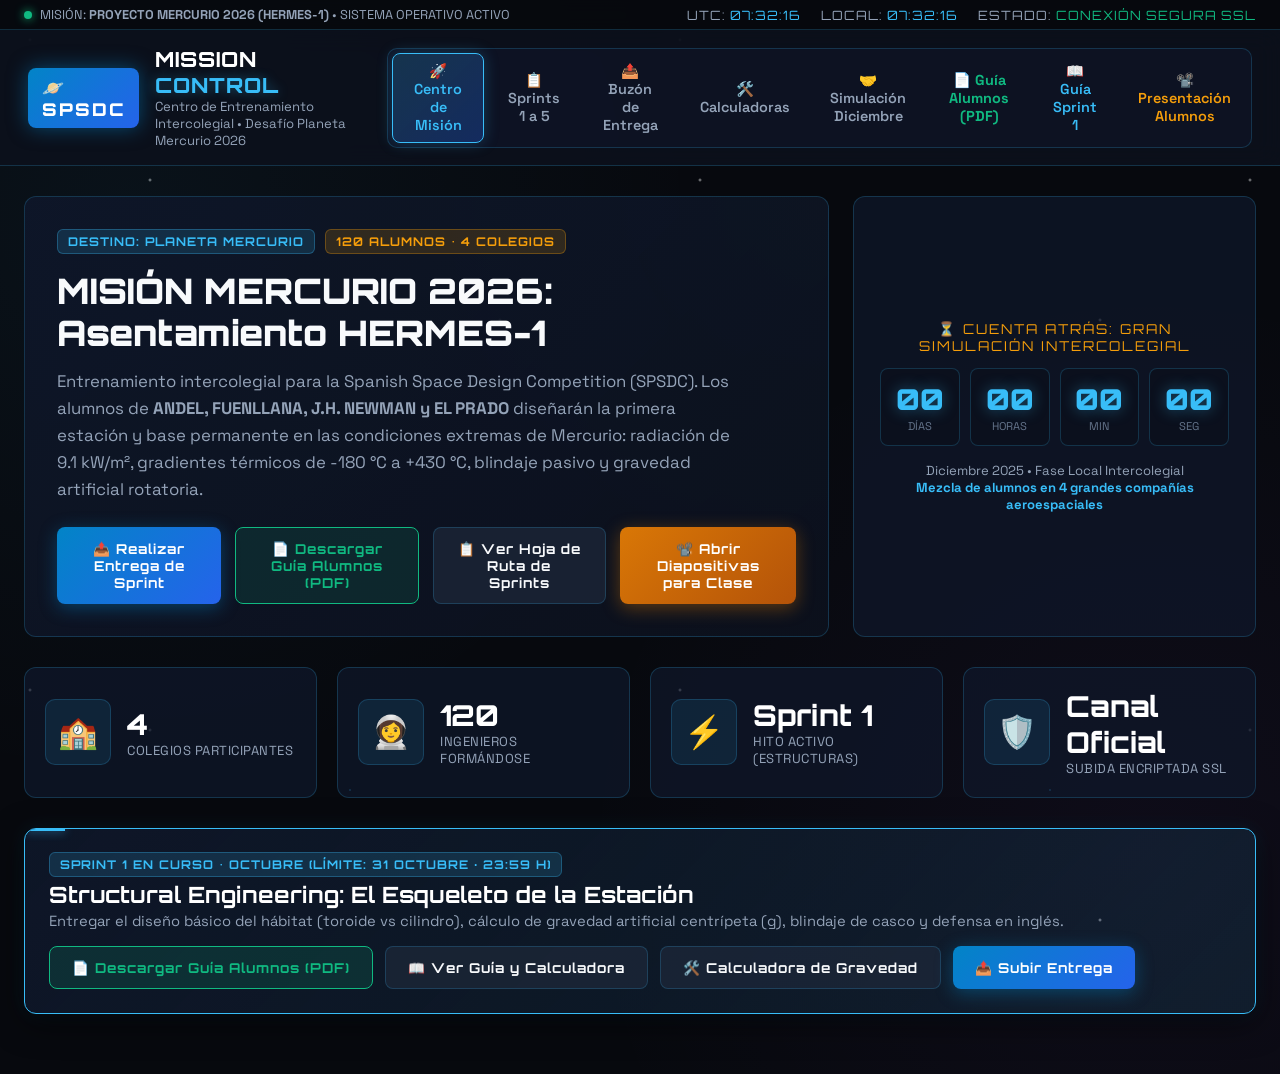
==== index.html @ 185746b9 "Implementar diagnostico interactivo de viabilidad medica y fisica en las calculadoras de gravedad" ====
<!DOCTYPE html>
<html lang="es">
<head>
  <meta charset="UTF-8">
  <meta name="viewport" content="width=device-width, initial-scale=1.0">
  <title>SPSDC MISSION CONTROL | Alianza 4 Colegios 2026</title>
  
  <!-- Tipografía Aeroespacial Google Fonts -->
  <link rel="preconnect" href="https://fonts.googleapis.com">
  <link rel="preconnect" href="https://fonts.gstatic.com" crossorigin>
  <link href="https://fonts.googleapis.com/css2?family=Orbitron:wght@600;700;800;900&family=Space+Grotesk:wght@400;500;600;700&display=swap" rel="stylesheet">
  
  <!-- Estilos propios -->
  <link rel="stylesheet" href="styles/main.css?v=3">
  <style>
    @keyframes spinStation {
      from { transform: rotate(0deg); }
      to { transform: rotate(360deg); }
    }
  </style>
</head>
<body>

  <!-- 1. BARRA SUPERIOR DE TELEMETRÍA Y ESTADO -->
  <div class="top-status-bar">
    <div class="status-indicator">
      <div class="pulse-dot"></div>
      <span>MISIÓN: <strong>PROYECTO MERCURIO 2026 (HERMES-1)</strong> • SISTEMA OPERATIVO ACTIVO</span>
    </div>
    <div class="clock-group">
      <div class="clock-item">UTC: <span id="utcClock">00:00:00</span></div>
      <div class="clock-item">LOCAL: <span id="localClock">00:00:00</span></div>
      <div class="clock-item">ESTADO: <span style="color:var(--emerald-safe);">CONEXIÓN SEGURA SSL</span></div>
    </div>
  </div>

  <!-- 2. CABECERA PRINCIPAL Y MENÚ DE NAVEGACIÓN -->
  <header class="mission-header">
    <div class="brand-wrapper">
      <div class="logo-badge">🪐 SPSDC</div>
      <div class="brand-text">
        <h1>MISSION <span>CONTROL</span></h1>
        <p>Centro de Entrenamiento Intercolegial • Desafío Planeta Mercurio 2026</p>
      </div>
    </div>

    <nav class="mission-nav">
      <button class="nav-tab active" data-view="dashboard">🚀 Centro de Misión</button>
      <button class="nav-tab" data-view="sprints">📋 Sprints 1 a 5</button>
      <button class="nav-tab" data-view="submissions">📤 Buzón de Entrega</button>
      <button class="nav-tab" data-view="calculators">🛠️ Calculadoras</button>
      <button class="nav-tab" data-view="december">🤝 Simulación Diciembre</button>
      <button class="nav-tab" style="color:var(--emerald-safe); font-weight:700; border-color:var(--emerald-safe);" onclick="window.open('GUIA_FACIL_SPRINT_01_ALUMNOS.pdf', '_blank')">📄 Guía Alumnos (PDF)</button>
      <button class="nav-tab" style="color:var(--cyan-core);" onclick="window.open('GUIA_ESTUDIANTE_SPRINT_01.html', '_blank')">📖 Guía Sprint 1</button>
      <button class="nav-tab" style="color:var(--amber-alert);" onclick="window.open('Presentacion_Lanzamiento_Operacion_Orbita.html', '_blank')">📽️ Presentación Alumnos</button>
    </nav>
  </header>

  <!-- 3. CONTENEDOR PRINCIPAL DE LAS VISTAS -->
  <main class="app-container">

    <!-- VISTA 1: DASHBOARD / CENTRO DE MISIÓN -->
    <section id="dashboard" class="view-section active">
      <div class="hero-grid">
        <div class="hero-main">
          <div>
            <div class="hero-badge-row">
              <span class="pill-badge">DESTINO: PLANETA MERCURIO</span>
              <span class="pill-badge amber">120 ALUMNOS • 4 COLEGIOS</span>
            </div>
            <h2>MISIÓN MERCURIO 2026:<br>Asentamiento <span>HERMES-1</span></h2>
            <p>
              Entrenamiento intercolegial para la Spanish Space Design Competition (SPSDC). Los alumnos de <strong>ANDEL, FUENLLANA, J.H. NEWMAN y EL PRADO</strong> diseñarán la primera estación y base permanente en las condiciones extremas de Mercurio: radiación de 9.1 kW/m², gradientes térmicos de -180 °C a +430 °C, blindaje pasivo y gravedad artificial rotatoria.
            </p>
          </div>
          <div class="hero-cta-row">
            <button class="btn-hud btn-hud-primary" onclick="navigateTo('submissions')">
              📤 Realizar Entrega de Sprint
            </button>
            <button class="btn-hud btn-hud-secondary" onclick="window.open('GUIA_FACIL_SPRINT_01_ALUMNOS.pdf', '_blank')" style="border-color:var(--emerald-safe); color:var(--emerald-safe); font-weight:700; background:rgba(16,185,129,0.12);">
              📄 Descargar Guía Alumnos (PDF)
            </button>
            <button class="btn-hud btn-hud-secondary" onclick="navigateTo('sprints')">
              📋 Ver Hoja de Ruta de Sprints
            </button>
            <button class="btn-hud btn-hud-amber" onclick="window.open('Presentacion_Lanzamiento_Operacion_Orbita.html', '_blank')">
              📽️ Abrir Diapositivas para Clase
            </button>
          </div>
        </div>

        <!-- Panel de Cuenta Atrás a Diciembre -->
        <div class="countdown-panel">
          <div class="cd-header">⏳ CUENTA ATRÁS: GRAN SIMULACIÓN INTERCOLEGIAL</div>
          <div class="cd-grid">
            <div class="cd-box">
              <div class="cd-num" id="cdDays">00</div>
              <div class="cd-label">Días</div>
            </div>
            <div class="cd-box">
              <div class="cd-num" id="cdHours">00</div>
              <div class="cd-label">Horas</div>
            </div>
            <div class="cd-box">
              <div class="cd-num" id="cdMinutes">00</div>
              <div class="cd-label">Min</div>
            </div>
            <div class="cd-box">
              <div class="cd-num" id="cdSeconds">00</div>
              <div class="cd-label">Seg</div>
            </div>
          </div>
          <div class="cd-subtext">
            Diciembre 2025 • Fase Local Intercolegial<br>
            <strong style="color:var(--cyan-core);">Mezcla de alumnos en 4 grandes compañías aeroespaciales</strong>
          </div>
        </div>
      </div>

      <!-- Métricas de Misión -->
      <div class="stats-strip">
        <div class="stat-card">
          <div class="stat-icon">🏫</div>
          <div>
            <div class="stat-val">4</div>
            <div class="stat-desc">Colegios Participantes</div>
          </div>
        </div>
        <div class="stat-card">
          <div class="stat-icon">👩‍🚀</div>
          <div>
            <div class="stat-val">120</div>
            <div class="stat-desc">Ingenieros Formándose</div>
          </div>
        </div>
        <div class="stat-card">
          <div class="stat-icon">⚡</div>
          <div>
            <div class="stat-val">Sprint 1</div>
            <div class="stat-desc">Hito Activo (Estructuras)</div>
          </div>
        </div>
        <div class="stat-card">
          <div class="stat-icon">🛡️</div>
          <div>
            <div class="stat-val">Canal Oficial</div>
            <div class="stat-desc">Subida Encriptada SSL</div>
          </div>
        </div>
      </div>

      <!-- Banner de Sprint Activo -->
      <div class="hud-panel" style="background: linear-gradient(135deg, rgba(15,23,42,0.9), rgba(56,189,248,0.1)); border-color: var(--cyan-core);">
        <div style="display:flex; justify-content:space-between; align-items:center; flex-wrap:wrap; gap:16px;">
          <div>
            <span class="pill-badge">SPRINT 1 EN CURSO • OCTUBRE (LÍMITE: 31 OCTUBRE · 23:59 H)</span>
            <h3 style="font-family:var(--font-hud); font-size:1.4rem; color:#fff; margin-top:6px;">
              Structural Engineering: El Esqueleto de la Estación
            </h3>
            <p style="color:var(--text-secondary); font-size:0.92rem; margin-top:4px;">
              Entregar el diseño básico del hábitat (toroide vs cilindro), cálculo de gravedad artificial centrípeta (g), blindaje de casco y defensa en inglés.
            </p>
          </div>
          <div style="display:flex; gap:12px; flex-wrap:wrap;">
            <button class="btn-hud btn-hud-secondary" onclick="window.open('GUIA_FACIL_SPRINT_01_ALUMNOS.pdf', '_blank')" style="border-color:var(--emerald-safe); color:var(--emerald-safe); font-weight:700; background:rgba(16,185,129,0.15);">
              📄 Descargar Guía Alumnos (PDF)
            </button>
            <button class="btn-hud btn-hud-secondary" onclick="window.open('GUIA_ESTUDIANTE_SPRINT_01.html', '_blank')">
              📖 Ver Guía y Calculadora
            </button>
            <button class="btn-hud btn-hud-secondary" onclick="navigateTo('calculators')">
              🛠️ Calculadora de Gravedad
            </button>
            <button class="btn-hud btn-hud-primary" onclick="prepareSubmissionFor(1)">
              📤 Subir Entrega
            </button>
          </div>
        </div>
      </div>
    </section>

    <!-- VISTA 2: SPRINTS Y BRIEFINGS TÉCNICOS -->
    <section id="sprints" class="view-section">
      <!-- PASARELA DE ACCESO POR CLAVE DE ALUMNO (GATE SPRINTS) -->
      <div id="sprintsGatePanel" class="hud-panel jury-gate">
        <div style="font-size:3rem; margin-bottom:12px;">🔑</div>
        <h3 style="font-family:var(--font-hud); font-size:1.4rem; color:#fff; margin-bottom:8px;">
          Acceso al Área de Sprints y Pliegos Técnicos
        </h3>
        <p style="color:var(--text-secondary); font-size:0.9rem; margin-bottom:20px; max-width:500px; margin-left:auto; margin-right:auto;">
          Para consultar los briefings de misión, pliegos oficiales (RFP) y requisitos de cada sprint, introduce tu clave personal de alumno participante.
        </p>
        <div class="form-group" style="max-width:320px; margin:0 auto 16px auto;">
          <input type="text" id="sprintsStudentKeyInput" class="form-control" style="text-align:center; font-family:var(--font-hud); font-size:1.15rem; letter-spacing:2px; text-transform:uppercase;" placeholder="Introduce tu clave personal" autocomplete="off" onkeyup="if(event.key==='Enter') loginStudentFromSprints()">
        </div>
        <button class="btn-hud btn-hud-primary" style="width:100%; max-width:320px; margin:0 auto; justify-content:center;" onclick="loginStudentFromSprints()">
          🚀 Validar Clave y Ver Sprints
        </button>
        <div style="font-size:0.8rem; color:var(--text-muted); margin-top:16px;">
          ¿No tienes clave? Pídesela al profesor coordinador de tu colegio.
        </div>
      </div>

      <!-- CONTENIDO DE SPRINTS (VISIBLE TRAS IDENTIFICACIÓN) -->
      <div id="sprintsMainContent" style="display:none;">
        <div id="sprintsActiveBanner" class="hud-panel" style="margin-bottom:20px; background:rgba(6,182,212,0.08); border-color:var(--cyan-core); display:flex; justify-content:space-between; align-items:center; flex-wrap:wrap; gap:12px;">
          <div style="display:flex; align-items:center; gap:14px;">
            <div style="font-size:2rem;">👨‍🚀</div>
            <div>
              <div style="font-size:0.75rem; color:var(--cyan-core); font-weight:700; letter-spacing:1px;">INGENIERO PARTICIPANTE ACTIVO</div>
              <div style="font-size:1.15rem; color:#fff; font-weight:700;" id="bannerSprintsStudentName">Cargando...</div>
              <div style="font-size:0.82rem; color:var(--text-secondary);" id="bannerSprintsStudentInfo">...</div>
            </div>
          </div>
          <button type="button" class="btn-hud btn-hud-secondary" style="padding:6px 14px; font-size:0.75rem;" onclick="logoutStudent()">
            🔒 Cerrar Sesión / Salir
          </button>
        </div>

        <div class="section-header">
          <div class="section-tag">HOJA DE RUTA ACADÉMICA</div>
          <h2 class="section-title">Calendario de Sprints (Septiembre a Diciembre)</h2>
          <p class="section-subtitle">
            Los sprints se encuentran comprimidos para avanzar al ritmo del curso. Introduce la clave proporcionada por tu profesor en Google Classroom para desplegar el sprint activo y acceder al pliego técnico (RFP).
          </p>
        </div>

        <div class="sprints-grid" id="sprintsGrid">
          <!-- Renderizado dinámico desde app.js -->
        </div>
      </div>
    </section>

    <!-- VISTA 3: BUZÓN DE ENTREGA (UPLOAD BAY) -->
    <section id="submissions" class="view-section">
      <!-- PANEL DE VALIDACIÓN POR CLAVE DE ALUMNO (GATE) -->
      <div id="studentGatePanel" class="hud-panel jury-gate">
        <div style="font-size:3rem; margin-bottom:12px;">🔑</div>
        <h3 style="font-family:var(--font-hud); font-size:1.4rem; color:#fff; margin-bottom:8px;">
          Acceso al Buzón de Entrega de Proyectos
        </h3>
        <p style="color:var(--text-secondary); font-size:0.9rem; margin-bottom:20px; max-width:480px; margin-left:auto; margin-right:auto;">
          Para garantizar la autenticidad de las propuestas, introduce tu clave personal de alumno participante (asignada por tu profesor) para acceder al buzón.
        </p>
        <div class="form-group" style="max-width:320px; margin:0 auto 16px auto;">
          <input type="text" id="studentKeyInput" class="form-control" style="text-align:center; font-family:var(--font-hud); font-size:1.15rem; letter-spacing:2px; text-transform:uppercase;" placeholder="Introduce tu clave personal" autocomplete="off" onkeyup="if(event.key==='Enter') loginStudentWithKey()">
        </div>
        <button class="btn-hud btn-hud-primary" style="width:100%; max-width:320px; margin:0 auto; justify-content:center;" onclick="loginStudentWithKey()">
          🚀 Validar Clave y Entrar
        </button>
        <div style="font-size:0.8rem; color:var(--text-muted); margin-top:16px;">
          ¿No tienes clave? Pídesela al profesor coordinador de tu colegio.
        </div>
      </div>

      <!-- CONTENIDO PRINCIPAL DEL BUZÓN (DESBLOQUEADO TRAS CLAVE) -->
      <div id="submissionMainContent" style="display:none;">
        <div id="studentActiveBanner" class="hud-panel" style="margin-bottom:20px; background:rgba(6,182,212,0.08); border-color:var(--cyan-core); display:flex; justify-content:space-between; align-items:center; flex-wrap:wrap; gap:12px;">
          <div style="display:flex; align-items:center; gap:14px;">
            <div style="font-size:2rem;">👨‍🚀</div>
            <div>
              <div style="font-size:0.75rem; color:var(--cyan-core); font-weight:700; letter-spacing:1px;">INGENIERO PARTICIPANTE ACTIVO</div>
              <div style="font-size:1.15rem; color:#fff; font-weight:700;" id="bannerStudentName">Cargando...</div>
              <div style="font-size:0.82rem; color:var(--text-secondary);" id="bannerStudentInfo">...</div>
            </div>
          </div>
          <button type="button" class="btn-hud btn-hud-secondary" style="padding:6px 14px; font-size:0.75rem;" onclick="logoutStudent()">
            🔄 Cambiar Alumno
          </button>
        </div>

        <div class="section-header">
          <div class="section-tag">ENTREGA DE PROYECTOS</div>
          <h2 class="section-title">Buzón de Misión Multiformato</h2>
          <p class="section-subtitle">
            Sube tus archivos de ingeniería (PDF, PowerPoint, Excel, renders de Blender) o pega tu enlace interactivo de TinkerCAD y Google Slides.
          </p>
        </div>

        <div class="form-grid">
          <div class="hud-panel">
          <form id="submissionForm">
            <!-- SELECTOR DE MODALIDAD: INDIVIDUAL O EN EQUIPO -->
            <div class="form-group" style="margin-bottom: 22px;">
              <label class="form-label" style="color:var(--cyan-core); font-weight:700; font-size:0.85rem;">
                MODALIDAD DE LA ENTREGA *
              </label>
              <div class="modality-selector-group">
                <button type="button" class="btn-modality active" id="btnModalityGroup" onclick="setSubmissionModality('group')">
                  <span class="modality-icon">👥</span>
                  <div class="modality-text">
                    <strong>Entrega en Equipo / Grupo</strong>
                    <small>Trabajo colaborativo (2 a 5 alumnos)</small>
                  </div>
                </button>
                <button type="button" class="btn-modality" id="btnModalityIndividual" onclick="setSubmissionModality('individual')">
                  <span class="modality-icon">👤</span>
                  <div class="modality-text">
                    <strong>Entrega Individual</strong>
                    <small>Trabajo de un único estudiante</small>
                  </div>
                </button>
              </div>
              <input type="hidden" id="subModality" value="group">
            </div>

            <div class="form-row-2">
              <div class="form-group">
                <label class="form-label" for="subSchool">Colegio de Origen</label>
                <select id="subSchool" class="form-control" required>
                  <option value="col1">ANDEL</option>
                  <option value="col2">FUENLLANA</option>
                  <option value="col3">J.H. NEWMAN</option>
                  <option value="col4">EL PRADO</option>
                </select>
              </div>

              <div class="form-group">
                <label class="form-label" for="subSprint">Sprint a Entregar</label>
                <select id="subSprint" class="form-control" required onchange="handleSprintSelectionChange()">
                  <option value="1">Sprint 1: Structural Engineering (El Esqueleto · Mercurio)</option>
                  <option value="2">Sprint 2: Operations & Infrastructure (Los Órganos · Mercurio)</option>
                  <option value="3">Sprint 3: Human Factors & Safety (La Vida · Mercurio)</option>
                  <option value="4">Sprint 4: Automation, Robotics & Mining (El Negocio)</option>
                  <option value="5">Sprint 5: Gran Simulación Final (4 Compañías)</option>
                </select>
              </div>
            </div>

            <!-- SELECTOR ESPECÍFICO DEL ENTREGABLE RFP -->
            <div class="form-group" style="margin-bottom: 20px;">
              <label class="form-label" for="subDeliverableType" style="color:var(--amber-alert); font-weight:700;">
                Entregable Específico del RFP *
              </label>
              <select id="subDeliverableType" class="form-control" required>
                <!-- Se actualiza dinámicamente -->
              </select>
              <small id="deliverableHint" style="display:block; margin-top:5px; font-size:0.8rem; color:var(--text-muted);">
                Selecciona si entregas la parte individual (Física o Materiales) o la propuesta grupal del colegio.
              </small>
            </div>

            <div class="form-row-2">
              <div class="form-group">
                <label class="form-label" for="subDept">Departamento de Especialidad</label>
                <select id="subDept" class="form-control" required>
                  <option value="structural">Structural Engineering</option>
                  <option value="operations">Operations & Infrastructure</option>
                  <option value="human_factors">Human Factors & Safety</option>
                  <option value="automation">Automation & Robotics</option>
                  <option value="business">Business & Cost</option>
                </select>
              </div>

              <div class="form-group" id="fieldTeamOrTitle">
                <label class="form-label" for="subTeamName" id="labelTeamName">Nombre del Equipo / Grupo *</label>
                <input type="text" id="subTeamName" class="form-control" placeholder="Ej: Equipo Aurora - Escuadrón Apolo" required>
              </div>
            </div>

            <div class="form-group" id="fieldAuthorsOrGrade">
              <label class="form-label" for="subAuthors" id="labelAuthors">Nombres y Apellidos de los Integrantes *</label>
              <input type="text" id="subAuthors" class="form-control" placeholder="Ej: Lucía Gómez (Líder), David Romero, Carlos Vega..." required>
              <small id="authorsHint" style="display:block; margin-top:5px; font-size:0.8rem; color:var(--text-muted);">
                Indica todos los miembros del equipo que firman el trabajo.
              </small>
            </div>

            <!-- Drag and drop zone -->
            <div class="form-group">
              <label class="form-label">Archivos del Proyecto (PDF, PPTX, XLSX, Vídeo .MP4/.MOV, Renders .PNG/.JPG, 3D .STL)</label>
              <div class="drop-zone" id="dropZone">
                <div class="drop-zone-icon">📁</div>
                <div style="font-family:var(--font-hud); font-size:0.95rem; color:#fff; margin-bottom:4px;">
                  Arrastra y suelta aquí tus archivos o haz clic para examinar
                </div>
                <div style="font-size:0.8rem; color:var(--text-muted);">
                  Formatos: PDF (.pdf), Diapositivas (.pptx), Vídeo (.mp4, .mov, .webm), Excel (.xlsx), Renders (.png, .jpg), 3D (.stl, .obj)
                </div>
                <input type="file" id="fileUploadInput" multiple style="display:none;" accept=".pdf,.pptx,.ppt,.xlsx,.xls,.png,.jpg,.jpeg,.stl,.obj,.zip,.mp4,.mov,.webm">
              </div>
              <div id="selectedFilesList"></div>
            </div>

            <div class="form-group">
              <label class="form-label" for="subExternalLink">Enlace a Vídeo en Inglés (YouTube / Loom / Drive), Maqueta 3D o Presentación</label>
              <input type="url" id="subExternalLink" class="form-control" placeholder="https://www.loom.com/share/... o https://youtube.com/... o https://drive.google.com/...">
              <small style="display:block; margin-top:4px; font-size:0.78rem; color:var(--cyan-core);">
                💡 Recomendado para el vídeo IND-1C: Si tu vídeo de cuerpo entero supera los 15-20 MB, puedes subirlo a Loom, Drive o YouTube y pegar aquí el enlace.
              </small>
            </div>

            <div class="form-group">
              <label class="form-label" for="subNotes">Resumen Ejecutivo / Decisiones Clave de Diseño</label>
              <textarea id="subNotes" class="form-control" rows="3" placeholder="Explica brevemente tu solución: dimensiones, masa estimada, por qué elegisteis esa geometría, etc."></textarea>
            </div>

            <button type="submit" class="btn-hud btn-hud-primary" style="width:100%; justify-content:center; padding:14px;">
              🚀 Enviar Entrega al Cuartel General
            </button>
          </form>
        </div>

        <!-- Columna lateral: Información de Google Drive -->
        <div>
          <div class="hud-panel">
            <h3 style="font-family:var(--font-hud); font-size:1.15rem; color:#fff; margin-bottom:12px;">
              📋 Pautas para tu Entrega
            </h3>
            <p style="font-size:0.88rem; color:var(--text-secondary); line-height:1.5;">
              Asegúrate de revisar estos puntos antes de pulsar el botón de envío:
            </p>
            <div style="font-size:0.84rem; color:var(--text-secondary); display:flex; flex-direction:column; gap:8px; margin-top:10px;">
              <div>• <strong>Vídeo en Inglés (IND-1C):</strong> 1-2 min, <em>cuerpo completo (de pie)</em>, buena iluminación y dicción clara.</div>
              <div>• <strong>Formatos aceptados:</strong> Presentaciones en PowerPoint (.pptx) o PDF, hojas de cálculo (.xlsx), vídeos (.mp4/.mov), renders y 3D (.stl).</div>
              <div>• <strong>Enlaces interactivos:</strong> Si usáis Loom, TinkerCAD o Google Slides, comprobad que el enlace tenga permiso de lectura público.</div>
              <div>• <strong>Resumen técnico:</strong> Justificad brevemente en las notas las fórmulas y decisiones de diseño tomadas.</div>
            </div>
          </div>

          <div class="hud-panel" style="margin-top:20px;">
            <h3 style="font-family:var(--font-hud); font-size:1.15rem; color:#fff; margin-bottom:12px;">
              ⚖️ Rúbrica de Corrección
            </h3>
            <div style="font-size:0.85rem; color:var(--text-secondary); display:flex; flex-direction:column; gap:8px;">
              <div><strong>1. Rigor Técnico (25%):</strong> Cálculos de física, fórmulas correctas y dimensionamiento.</div>
              <div><strong>2. Viabilidad y RFP (25%):</strong> Responde al pliego oficial sin violar leyes físicas.</div>
              <div><strong>3. Innovación (25%):</strong> Soluciones ingeniosas de diseño y materiales.</div>
              <div><strong>4. Presentación (25%):</strong> Planos limpios, renders 3D acotados y claridad.</div>
            </div>
          </div>
        </div>
      </div>

      <!-- EXPEDIENTE DE ENTREGAS REALIZADAS POR EL ALUMNO -->
      <div class="hud-panel" style="margin-top: 32px; border-left: 4px solid var(--cyan-core);">
        <div style="display:flex; justify-content:space-between; align-items:center; flex-wrap:wrap; gap:12px; margin-bottom:16px;">
          <div>
            <span class="section-tag">EXPEDIENTE DEL INGENIERO</span>
            <h3 style="font-family:var(--font-hud); font-size:1.3rem; color:#fff; margin-top:4px;">
              📦 Mis Entregas de Misión Realizadas
            </h3>
            <p style="font-size:0.85rem; color:var(--text-secondary); margin:4px 0 0 0;">
              Historial de todos tus envíos registrados, archivos entregados, estado de corrección y feedback del jurado.
            </p>
          </div>
          <button type="button" class="btn-hud btn-hud-secondary" style="padding:6px 14px; font-size:0.8rem;" onclick="renderStudentSubmissionsHistory()">
            🔄 Actualizar Expediente
          </button>
        </div>

        <div id="studentSubmissionsHistory">
          <!-- Renderizado dinámico desde app.js -->
        </div>
      </div>

      </div><!-- /#submissionMainContent -->
    </section>

    <!-- VISTA 4: CALCULADORAS AEROESPACIALES -->
    <section id="calculators" class="view-section">
      <div class="section-header">
        <div class="section-tag">HERRAMIENTAS DE INGENIERÍA</div>
        <h2 class="section-title">Calculadoras de Diseño Espacial</h2>
        <p class="section-subtitle">
          Verifica tus cálculos de física rotatoria (gravedad y límite de mareo Coriolis) y consumos del sistema de soporte vital (ECLSS).
        </p>
      </div>

      <div class="calc-grid">
        <!-- 1. Calculadora de Gravedad Artificial -->
        <div class="hud-panel">
          <h3 style="font-family:var(--font-hud); font-size:1.25rem; color:#fff; margin-bottom:14px;">
            🪐 Aceleración Centrípeta / Gravedad (<em>a = &omega;<sup>2</sup> &middot; r</em> en m/s²)
          </h3>

          <div class="form-group">
            <div style="display:flex; justify-content:space-between; margin-bottom:4px;">
              <label class="form-label" style="margin:0;">Radio del Hábitat (r):</label>
              <strong style="color:var(--cyan-core);" id="valRadiusDisplay">250 m</strong>
            </div>
            <input type="range" id="calcRadius" class="rubric-slider" min="20" max="1000" step="5" value="250">
          </div>

          <div class="form-group">
            <div style="display:flex; justify-content:space-between; margin-bottom:4px;">
              <label class="form-label" style="margin:0;">Velocidad de Giro (rpm):</label>
              <strong style="color:var(--cyan-core);" id="valRpmDisplay">1.9 rpm</strong>
            </div>
            <input type="range" id="calcRpm" class="rubric-slider" min="0.5" max="8.0" step="0.1" value="1.9">
          </div>

          <div style="display:grid; grid-template-columns:repeat(auto-fit, minmax(140px, 1fr)); gap:12px; margin-top:20px;">
            <div style="background:rgba(12,17,29,0.9); padding:12px; border-radius:8px; border:1px solid var(--border-subtle);">
              <div style="font-size:0.72rem; color:var(--text-muted); text-transform:uppercase;">Aceleración (SI: m/s²):</div>
              <div style="font-family:var(--font-hud); font-size:1.3rem; color:var(--cyan-core); font-weight:800; margin-top:4px;" id="resGravity">
                9.81 m/s² (1.00 G)
              </div>
              <div style="font-size:0.7rem; color:var(--text-secondary); margin-top:2px;">RFP: 8.34 a 9.81 m/s²</div>
            </div>
            <div style="background:rgba(12,17,29,0.9); padding:12px; border-radius:8px; border:1px solid var(--border-subtle);">
              <div style="font-size:0.72rem; color:var(--text-muted); text-transform:uppercase;">Velocidad Tangencial:</div>
              <div style="font-family:var(--font-hud); font-size:1.3rem; color:var(--text-primary); font-weight:800; margin-top:4px;" id="resVelocity">
                49.7 m/s
              </div>
              <div style="font-size:0.7rem; color:var(--text-secondary); margin-top:2px;" id="resVelocityKmh">179 km/h</div>
            </div>
            <div style="background:rgba(12,17,29,0.9); padding:12px; border-radius:8px; border:1px solid var(--border-subtle);">
              <div style="font-size:0.72rem; color:var(--text-muted); text-transform:uppercase;">Gradiente Cabeza-Pies:</div>
              <div style="font-family:var(--font-hud); font-size:1.3rem; color:var(--emerald-safe); font-weight:800; margin-top:4px;" id="resGradient">
                0.72 %
              </div>
              <div style="font-size:0.7rem; color:var(--text-secondary); margin-top:2px;">Límite RFP: &le; 12%</div>
            </div>
          </div>

          <!-- Diagnóstico de Viabilidad Técnica RFP -->
          <div id="coriolisAlert" class="coriolis-indicator coriolis-green">
            🟢 ZONA ÓPTIMA (&lt; 2 rpm): Sin efectos de mareo o cinetosis.
          </div>

          <!-- Animación del anillo -->
          <div class="gravity-visualizer" style="margin-top:20px;">
            <div class="station-ring" id="animRing">
              <div class="station-hub"></div>
            </div>
          </div>
        </div>

        <!-- 2. Calculadora de Soporte Vital (ECLSS) -->
        <div class="hud-panel">
          <h3 style="font-family:var(--font-hud); font-size:1.25rem; color:#fff; margin-bottom:14px;">
            🌱 Soporte Vital y Consumibles (ECLSS)
          </h3>

          <div class="form-group">
            <div style="display:flex; justify-content:space-between; margin-bottom:4px;">
              <label class="form-label" style="margin:0;">Población de la Estación:</label>
              <strong style="color:var(--cyan-core);" id="eclssCrewDisplay">80 astronautas</strong>
            </div>
            <input type="range" id="eclssCrew" class="rubric-slider" min="10" max="500" step="5" value="80">
          </div>

          <div class="form-group">
            <div style="display:flex; justify-content:space-between; margin-bottom:4px;">
              <label class="form-label" style="margin:0;">Días de Operación / Reserva:</label>
              <strong style="color:var(--cyan-core);" id="eclssDaysDisplay">30 días</strong>
            </div>
            <input type="range" id="eclssDays" class="rubric-slider" min="5" max="365" step="5" value="30">
          </div>

          <div class="form-group">
            <div style="display:flex; justify-content:space-between; margin-bottom:4px;">
              <label class="form-label" style="margin:0;">Tasa de Reciclaje de Agua:</label>
              <strong style="color:var(--cyan-core);" id="eclssRecycleDisplay">95%</strong>
            </div>
            <input type="range" id="eclssRecycle" class="rubric-slider" min="50" max="99" step="1" value="95">
          </div>

          <div style="display:flex; flex-direction:column; gap:12px; margin-top:24px;">
            <div style="background:rgba(12,17,29,0.9); padding:14px; border-radius:8px; border:1px solid var(--border-subtle); display:flex; justify-content:space-between; align-items:center;">
              <div>
                <strong style="color:#fff;">Oxígeno Neto Necesario:</strong>
                <div style="font-size:0.8rem; color:var(--text-muted);">0.84 kg O₂ por persona / día</div>
              </div>
              <div style="font-family:var(--font-hud); font-size:1.3rem; color:var(--cyan-core);" id="resO2">2,016 kg O₂</div>
            </div>

            <div style="background:rgba(12,17,29,0.9); padding:14px; border-radius:8px; border:1px solid var(--border-subtle); display:flex; justify-content:space-between; align-items:center;">
              <div>
                <strong style="color:#fff;">Agua Total con Reciclaje:</strong>
                <div style="font-size:0.8rem; color:var(--text-muted);">Consumo bruto 27.5 L / pers / día</div>
              </div>
              <div style="font-family:var(--font-hud); font-size:1.3rem; color:#34d399;" id="resWater">3,300 L</div>
            </div>

            <div style="background:rgba(12,17,29,0.9); padding:14px; border-radius:8px; border:1px solid var(--border-subtle); display:flex; justify-content:space-between; align-items:center;">
              <div>
                <strong style="color:#fff;">Alimentos Deshidratados:</strong>
                <div style="font-size:0.8rem; color:var(--text-muted);">0.62 kg comida seca / pers / día</div>
              </div>
              <div style="font-family:var(--font-hud); font-size:1.3rem; color:var(--amber-alert);" id="resFood">1,488 kg</div>
            </div>
          </div>
        </div>
      </div>
    </section>

    <!-- VISTA 5: LA GRAN SIMULACIÓN DE DICIEMBRE -->
    <section id="december" class="view-section">
      <div class="section-header" style="display:flex; justify-content:space-between; align-items:flex-start; flex-wrap:wrap; gap:16px;">
        <div>
          <div class="section-tag">EL CLÍMAX DE LA OPERACIÓN</div>
          <h2 class="section-title">Gran Simulación Intercolegial (Fase Local)</h2>
          <p class="section-subtitle">
            El evento presencial donde los 120 alumnos de los 4 colegios se fusionan en 4 grandes empresas aeroespaciales para resolver un RFP en una jornada intensiva.
          </p>
        </div>
        <button class="btn-hud btn-hud-secondary" id="btnOrganizerToggle" onclick="handleOrganizerAccess()">
          <span id="organizerLockStatus">🔒</span> Acceso Organizadores
        </button>
      </div>

      <!-- Barra de herramientas del organizador (Oculta por defecto) -->
      <div id="organizerToolbar" class="hud-panel" style="display:none; background:rgba(30,41,59,0.9); border-color:var(--amber-alert); margin-bottom:24px;">
        <div style="display:flex; justify-content:space-between; align-items:center; flex-wrap:wrap; gap:14px;">
          <div>
            <strong style="color:var(--amber-alert); font-family:var(--font-hud);">🛠️ PANEL DE CONTROL DE LA SIMULACIÓN ACTIVO</strong>
            <div style="font-size:0.85rem; color:var(--text-secondary); margin-top:2px;">Controles exclusivos para profesores y comité organizador.</div>
          </div>
          <div style="display:flex; gap:10px; flex-wrap:wrap;">
            <button class="btn-hud btn-hud-amber" onclick="generateMixedCompanies()">
              🎲 Sortear / Mezclar Equipos
            </button>
            <button class="btn-hud btn-hud-secondary" id="btnPublishRoster" onclick="togglePublishRoster()">
              📢 Publicar Equipos a Alumnos
            </button>
            <button class="btn-hud btn-hud-primary" onclick="launchStageFullscreen()">
              📽️ Modo Proyector Auditorio (F)
            </button>
          </div>
        </div>
      </div>

      <!-- Reloj de Competición en Vivo -->
      <div class="hud-panel stage-clock-view">
        <div style="font-family:var(--font-hud); font-size:1rem; letter-spacing:3px; color:var(--amber-alert);">
          MISSION STAGE LIVE CLOCK • TIEMPO RESTANTE PARA DEADLINE
        </div>
        <div class="stage-timer-giant" id="stageGiantClock">09:00:00</div>
        
        <!-- Controles del reloj (Solo visibles para organizadores) -->
        <div id="organizerClockControls" style="display:none; justify-content:center; gap:16px; margin-bottom:20px;">
          <button class="btn-hud btn-hud-primary" id="btnToggleStageTimer" onclick="toggleStageTimer()">
            ▶️ Iniciar Reloj de Misión
          </button>
          <button class="btn-hud btn-hud-secondary" onclick="resetStageTimer(9)">
            🔄 Reiniciar (9 Horas)
          </button>
          <button class="btn-hud btn-hud-secondary" onclick="resetStageTimer(4)">
            ⏱️ Modalidad Media Jornada (4 Horas)
          </button>
        </div>

        <div style="font-size:0.85rem; color:var(--text-muted);">
          Cronograma oficial: <strong>08:30</strong> Apertura • <strong>13:00</strong> Almuerzo • <strong>17:30</strong> DEADLINE DE ENTREGA • <strong>18:00</strong> Defensas ante Jurado
        </div>
      </div>

      <!-- Muro de las 4 Empresas Simuladas -->
      <div class="hud-panel" style="margin-top:30px;">
        <div style="display:flex; justify-content:space-between; align-items:center; flex-wrap:wrap; gap:16px;">
          <div>
            <h3 style="font-family:var(--font-hud); font-size:1.3rem; color:#fff;">
              🤝 Compañías Aeroespaciales de la Simulación
            </h3>
            <p style="color:var(--text-secondary); font-size:0.9rem; margin-top:4px;">
              Los 120 alumnos de los 4 colegios trabajarán integrados en estas 4 empresas contratistas (30 ingenieros por empresa).
            </p>
          </div>
        </div>

        <div class="companies-grid" id="companiesRosterContainer">
          <div class="company-card" style="border-top: 4px solid #38bdf8;">
            <h4>CONDOR COMPANY</h4>
            <div style="color:var(--text-muted); font-size:0.85rem;">Hábitat rotatorio centripeto y reactores nucleares.</div>
            <div style="font-size:0.85rem; color:var(--cyan-core); margin-top:10px;" class="roster-status-text">Distribución de ingenieros en preparación por el Comité Organizador.</div>
          </div>
          <div class="company-card" style="border-top: 4px solid #f59e0b;">
            <h4>SAPIEN (木漏れ日)</h4>
            <div style="color:var(--text-muted); font-size:0.85rem;">Robótica avanzada de carga y visión espacial.</div>
            <div style="font-size:0.85rem; color:var(--cyan-core); margin-top:10px;" class="roster-status-text">Distribución de ingenieros en preparación por el Comité Organizador.</div>
          </div>
          <div class="company-card" style="border-top: 4px solid #10b981;">
            <h4>BOSCOM CORP</h4>
            <div style="color:var(--text-muted); font-size:0.85rem;">Infraestructura orbital y red de comunicaciones.</div>
            <div style="font-size:0.85rem; color:var(--cyan-core); margin-top:10px;" class="roster-status-text">Distribución de ingenieros en preparación por el Comité Organizador.</div>
          </div>
          <div class="company-card" style="border-top: 4px solid #a855f7;">
            <h4>PONTIFEX AEROSPACE</h4>
            <div style="color:var(--text-muted); font-size:0.85rem;">Propulsión iónica y ensamblaje modular.</div>
            <div style="font-size:0.85rem; color:var(--cyan-core); margin-top:10px;" class="roster-status-text">Distribución de ingenieros en preparación por el Comité Organizador.</div>
          </div>
        </div>
      </div>
    </section>

    <!-- VISTA 6: PANEL DE JURADO (PROFESORES) -->
    <section id="jury" class="view-section">
      <!-- Acceso protegido por PIN -->
      <div id="juryGatePanel" class="hud-panel jury-gate">
        <div style="font-size:3rem; margin-bottom:12px;">⚖️</div>
        <h3 style="font-family:var(--font-hud); font-size:1.4rem; color:#fff; margin-bottom:8px;">
          Acceso Exclusivo para Profesores y Jurado
        </h3>
        <p style="color:var(--text-secondary); font-size:0.9rem; margin-bottom:20px;">
          Introduce el PIN de evaluación para acceder al panel de corrección, rúbricas y ranking intercolegial.
        </p>
        <div class="form-group">
          <input type="password" id="juryPinInput" class="form-control" style="text-align:center; font-family:var(--font-hud); font-size:1.3rem; letter-spacing:4px;" placeholder="Introduce el PIN de acceso">
        </div>
        <button class="btn-hud btn-hud-primary" style="width:100%; justify-content:center;" onclick="unlockJury()">
          🔓 Desbloquear Panel del Jurado
        </button>
      </div>

      <!-- Contenido desbloqueado para el Jurado -->
      <div id="juryMainContent" style="display:none;">
        <div class="section-header">
          <div class="section-tag">CONTROL DE EVALUACIÓN</div>
          <h2 class="section-title">Panel del Jurado Intercolegial</h2>
          <p class="section-subtitle">
            Revisión de entregas de los 4 colegios, aplicación de la rúbrica oficial de la SPSDC / EUSDC y cálculo de puntuaciones.
          </p>
        </div>

        <!-- Pestañas internas del panel de jurado -->
        <div class="subnav-tabs">
          <button class="subnav-tab active" id="tabBtnEval" onclick="switchJurySubTab('eval')">
            ⚖️ Evaluaciones & Entregas
          </button>
          <button class="subnav-tab" id="tabBtnStudents" onclick="switchJurySubTab('students')">
            🎓 Censo e Inscripción de Alumnos (Claves)
          </button>
          <button class="subnav-tab" id="tabBtnLeaderboard" onclick="switchJurySubTab('leaderboard')">
            🏆 Ranking por Colegios
          </button>
          <button class="subnav-tab" id="tabBtnSprintKeys" onclick="switchJurySubTab('sprintkeys')">
            🔑 Claves Classroom (Sprints)
          </button>
        </div>

        <!-- SUBTAB 1: EVALUACIÓN DE ENTREGAS -->
        <div id="subtabJuryEval">
          <!-- Filtros rápidos -->
          <div class="hud-panel" style="margin-bottom:24px; display:flex; gap:16px; align-items:center; flex-wrap:wrap;">
            <div style="font-family:var(--font-hud); font-size:0.85rem; color:var(--text-secondary);">FILTRAR ENTREGAS:</div>
            <select id="juryFilterSchool" class="form-control" style="width:auto;" onchange="renderJurySubmissions()">
              <option value="all">Todos los Colegios</option>
              <option value="col1">ANDEL</option>
              <option value="col2">FUENLLANA</option>
              <option value="col3">J.H. NEWMAN</option>
              <option value="col4">EL PRADO</option>
            </select>
            <select id="juryFilterSprint" class="form-control" style="width:auto;" onchange="renderJurySubmissions()">
              <option value="all">Todos los Sprints</option>
              <option value="1">Sprint 1</option>
              <option value="2">Sprint 2</option>
              <option value="3">Sprint 3</option>
              <option value="4">Sprint 4</option>
              <option value="5">Sprint 5</option>
            </select>
            <select id="juryFilterModality" class="form-control" style="width:auto;" onchange="renderJurySubmissions()">
              <option value="all">Todas las Modalidades</option>
              <option value="group">Solo Equipos 👥</option>
              <option value="individual">Solo Individuales 👤</option>
            </select>
          </div>

          <!-- Tabla de entregas -->
          <div class="hud-panel" style="overflow-x:auto;">
            <table class="submissions-table">
              <thead>
                <tr>
                  <th>ID / Fecha</th>
                  <th>Modalidad</th>
                  <th>Equipo / Alumno</th>
                  <th>Colegio</th>
                  <th>Sprint / Dept</th>
                  <th>Archivos / Enlaces</th>
                  <th>Estado / Nota</th>
                  <th>Acción</th>
                </tr>
              </thead>
              <tbody id="jurySubmissionsBody">
                <!-- Renderizado dinámico -->
              </tbody>
            </table>
          </div>
        </div>

        <!-- SUBTAB 2: CENSO E INSCRIPCIÓN DE ALUMNOS (CLAVES OFICIALES) -->
        <div id="subtabJuryStudents" style="display:none;">

          <!-- PANEL DE GESTIÓN Y EDICIÓN DE NOMBRES DE COLEGIOS -->
          <div class="hud-panel" style="margin-bottom: 24px; border-left: 4px solid var(--amber-alert); background: linear-gradient(135deg, rgba(245,158,11,0.06) 0%, rgba(15,23,42,0.85) 100%);">
            <div style="display:flex; justify-content:space-between; align-items:center; flex-wrap:wrap; gap:12px;">
              <div>
                <h3 style="font-size:1.1rem; color:var(--amber-alert); margin-bottom:4px; display:flex; align-items:center; gap:8px;">
                  🏫 Colegios Participantes Oficiales
                </h3>
                <div style="font-size:0.85rem; color:var(--text-secondary);" id="schoolsListSummary">
                  ANDEL • FUENLLANA • J.H. NEWMAN • EL PRADO
                </div>
              </div>
              <button type="button" class="btn-hud btn-hud-secondary" onclick="toggleSchoolEditor()">
                ✏️ Modificar / Personalizar Nombres de Colegios
              </button>
            </div>

            <!-- Formulario desplegable para editar nombres de colegios -->
            <div id="schoolEditorContainer" style="display:none; margin-top:18px; padding-top:16px; border-top:1px dashed var(--border-subtle);">
              <p style="font-size:0.85rem; color:var(--text-muted); margin-bottom:14px;">
                Puedes cambiar los nombres de los 4 colegios participantes en cualquier momento. Los cambios se actualizarán al instante en el buzón de entrega, censo de alumnos, filtros y clasificaciones.
              </p>
              <div class="form-row-2">
                <div class="form-group">
                  <label class="form-label" for="editSchoolName1">Colegio 1</label>
                  <input type="text" id="editSchoolName1" class="form-control" value="ANDEL">
                </div>
                <div class="form-group">
                  <label class="form-label" for="editSchoolName2">Colegio 2</label>
                  <input type="text" id="editSchoolName2" class="form-control" value="FUENLLANA">
                </div>
              </div>
              <div class="form-row-2">
                <div class="form-group">
                  <label class="form-label" for="editSchoolName3">Colegio 3</label>
                  <input type="text" id="editSchoolName3" class="form-control" value="J.H. NEWMAN">
                </div>
                <div class="form-group">
                  <label class="form-label" for="editSchoolName4">Colegio 4</label>
                  <input type="text" id="editSchoolName4" class="form-control" value="EL PRADO">
                </div>
              </div>
              <div style="display:flex; gap:12px; flex-wrap:wrap; margin-top:12px;">
                <button type="button" class="btn-hud btn-hud-primary" onclick="saveEditedSchoolNames()">
                  💾 Guardar Nuevos Nombres
                </button>
                <button type="button" class="btn-hud btn-hud-secondary" onclick="resetToDefaultSchools()">
                  🔄 Restaurar Originales
                </button>
                <button type="button" class="btn-hud btn-hud-secondary" onclick="toggleSchoolEditor()">
                  Cerrar
                </button>
              </div>
            </div>
          </div>

          <div class="hud-panel" style="margin-bottom:24px;">
            <div class="section-tag">REGISTRO DE INGENIEROS PARTICIPANTES</div>
            <h3 style="font-family:var(--font-hud); font-size:1.3rem; color:#fff; margin-bottom:6px;">
              ➕ Inscribir Alumno Oficial
            </h3>
            <p style="color:var(--text-secondary); font-size:0.88rem; margin-bottom:18px;">
              Da de alta a los estudiantes para asignarles una <strong>clave personal</strong>. Al introducirla en el Buzón, sus datos individuales (nombre, apellidos, colegio y curso) quedan <strong>preconfigurados automáticamente</strong>.
            </p>

            <form id="studentRegistrationForm" onsubmit="handleRegisterStudent(event)">
              <div class="form-row-2">
                <div class="form-group">
                  <label class="form-label" for="regStudentFirstName">Nombre *</label>
                  <input type="text" id="regStudentFirstName" class="form-control" placeholder="Ej: Lucía" required>
                </div>
                <div class="form-group">
                  <label class="form-label" for="regStudentLastName">Apellidos *</label>
                  <input type="text" id="regStudentLastName" class="form-control" placeholder="Ej: Gómez Fernández" required>
                </div>
              </div>

              <div class="form-row-2">
                <div class="form-group">
                  <div style="display:flex; justify-content:space-between; align-items:center;">
                    <label class="form-label" for="regStudentSchool">Colegio de Origen *</label>
                    <button type="button" style="background:none; border:none; color:var(--cyan-core); font-size:0.75rem; cursor:pointer; text-decoration:underline;" onclick="toggleSchoolEditor(true)">
                      ✏️ Editar nombres
                    </button>
                  </div>
                  <select id="regStudentSchool" class="form-control" required>
                    <option value="col1">ANDEL</option>
                    <option value="col2">FUENLLANA</option>
                    <option value="col3">J.H. NEWMAN</option>
                    <option value="col4">EL PRADO</option>
                  </select>
                </div>
                <div class="form-group">
                  <label class="form-label" for="regStudentGrade">Curso Académico *</label>
                  <select id="regStudentGrade" class="form-control" required>
                    <option value="4º ESO">4º ESO</option>
                    <option value="1º Bachillerato">1º Bachillerato</option>
                    <option value="2º Bachillerato">2º Bachillerato</option>
                  </select>
                </div>
              </div>

              <div class="form-row-2" style="align-items:flex-end;">
                <div class="form-group" style="margin-bottom:0;">
                  <label class="form-label" for="regStudentCustomKey">Clave Personalizada (Opcional)</label>
                  <input type="text" id="regStudentCustomKey" class="form-control" placeholder="Dejar vacío para autogenerar (ej: ALU-ANDEL-01)">
                </div>
                <button type="submit" class="btn-hud btn-hud-primary" style="height:48px; justify-content:center;">
                  ➕ Inscribir y Generar Clave
                </button>
              </div>
            </form>

            <!-- Inscripción por lotes -->
            <div style="margin-top:20px; border-top:1px dashed var(--border-subtle); padding-top:16px;">
              <button type="button" class="btn-hud btn-hud-secondary" style="font-size:0.8rem;" onclick="toggleBatchStudentImport()">
                📋 Inscripción Rápida por Lotes (Pegar listado de alumnos)
              </button>
              <div id="batchImportContainer" style="display:none; margin-top:14px;">
                <label class="form-label" for="batchStudentsInput">Pega una lista (Formato: Nombre y Apellidos, Colegio [ANDEL / FUENLLANA / NEWMAN / EL PRADO o 1-4], Curso):</label>
                <textarea id="batchStudentsInput" class="form-control" rows="4" placeholder="Lucía Gómez, ANDEL, 4º ESO&#10;David Romero, ANDEL, 1º Bachillerato&#10;Elena Santos, FUENLLANA, 4º ESO&#10;Mateo Navas, J.H. NEWMAN, 2º Bachillerato&#10;Sofía Morales, EL PRADO, 1º Bachillerato"></textarea>
                <button type="button" class="btn-hud btn-hud-amber" style="margin-top:10px;" onclick="handleBatchImportStudents()">
                  🚀 Procesar e Inscribir Lote
                </button>
              </div>
            </div>
          </div>

          <!-- Filtros del Censo -->
          <div class="hud-panel" style="margin-bottom:20px; display:flex; justify-content:space-between; align-items:center; flex-wrap:wrap; gap:14px;">
            <div style="display:flex; gap:12px; align-items:center; flex-wrap:wrap;">
              <div style="font-family:var(--font-hud); font-size:0.85rem; color:var(--text-secondary);">FILTRAR CENSO:</div>
              <select id="filterStudentSchool" class="form-control" style="width:auto;" onchange="renderRegisteredStudentsTable()">
                <option value="all">Todos los Colegios</option>
                <option value="col1">ANDEL</option>
                <option value="col2">FUENLLANA</option>
                <option value="col3">J.H. NEWMAN</option>
                <option value="col4">EL PRADO</option>
              </select>
              <select id="filterStudentGrade" class="form-control" style="width:auto;" onchange="renderRegisteredStudentsTable()">
                <option value="all">Todos los Cursos</option>
                <option value="4º ESO">4º ESO</option>
                <option value="1º Bachillerato">1º Bachillerato</option>
                <option value="2º Bachillerato">2º Bachillerato</option>
              </select>
              <input type="text" id="searchStudentQuery" class="form-control" style="width:190px;" placeholder="Buscar nombre o clave..." oninput="renderRegisteredStudentsTable()">
            </div>
            <button class="btn-hud btn-hud-secondary" onclick="exportStudentsToCSV()">
              📥 Exportar Claves a CSV
            </button>
          </div>

          <!-- Tabla del censo oficial -->
          <div class="hud-panel" style="overflow-x:auto;">
            <table class="submissions-table">
              <thead>
                <tr>
                  <th>Clave de Acceso</th>
                  <th>Alumno</th>
                  <th>Colegio</th>
                  <th>Curso</th>
                  <th>Fecha de Alta</th>
                  <th>Entregas</th>
                  <th>Acción</th>
                </tr>
              </thead>
              <tbody id="registeredStudentsBody">
                <!-- Renderizado dinámico -->
              </tbody>
            </table>
          </div>
        </div>

        <!-- SUBTAB 3: RANKING POR COLEGIOS -->
        <div id="subtabJuryLeaderboard" style="display:none;">
          <div class="hud-panel">
            <h3 style="font-family:var(--font-hud); font-size:1.3rem; color:#fff; margin-bottom:14px;">
              🏆 Clasificación y Progreso por Colegios
            </h3>
            <table class="submissions-table">
              <thead>
                <tr>
                  <th>Puesto</th>
                  <th>Colegio</th>
                  <th>Entregas Realizadas</th>
                  <th>Puntuación Media</th>
                </tr>
              </thead>
              <tbody id="leaderboardBody">
                <!-- Renderizado dinámico -->
              </tbody>
            </table>
          </div>
        </div>

        <!-- SUBTAB 4: CLAVES DE DESBLOQUEO DE SPRINTS PARA CLASSROOM -->
        <div id="subtabJurySprintKeys" style="display:none;">
          <div class="hud-panel" style="border-left: 4px solid var(--amber-alert);">
            <div style="display:flex; justify-content:space-between; align-items:flex-start; flex-wrap:wrap; gap:12px; margin-bottom:16px;">
              <div>
                <span class="section-tag">CONTROL DE ACCESO TEMPORAL</span>
                <h3 style="font-family:var(--font-hud); font-size:1.3rem; color:#fff; margin-top:4px;">
                  🔑 Claves de Desbloqueo de Sprints para Google Classroom
                </h3>
                <p style="font-size:0.85rem; color:var(--text-secondary); margin:6px 0 0 0;">
                  Para evitar que los alumnos adelanten trabajo, cada sprint aparece comprimido en la plataforma. Copia la clave del sprint que toque y compártela con tus alumnos a través de Google Classroom cuando comience el periodo lectivo correspondiente.
                </p>
              </div>
            </div>

            <div id="sprintKeysListContainer" style="display:flex; flex-direction:column; gap:12px; margin-top:16px;">
              <!-- Renderizado dinámico desde app.js -->
            </div>
          </div>
        </div>
      </div>
    </section>

  </main>

  <!-- MODAL FLOTANTE DE EVALUACIÓN CON RÚBRICA OFICIAL -->
  <div class="modal-overlay" id="evalModal">
    <div class="modal-content">
      <div style="display:flex; justify-content:space-between; align-items:flex-start; margin-bottom:16px;">
        <div>
          <span class="pill-badge">RÚBRICA OFICIAL SPSDC / EUSDC</span>
          <h3 id="modalSubTitle" style="font-family:var(--font-hud); font-size:1.3rem; color:#fff; margin-top:6px;">
            Evaluando Entrega
          </h3>
        </div>
        <button onclick="closeEvaluationModal()" style="background:none; border:none; color:#fff; font-size:1.5rem; cursor:pointer;">✕</button>
      </div>

      <div id="modalSubDetails" style="background:rgba(12,17,29,0.8); padding:12px; border-radius:8px; font-size:0.85rem; color:var(--text-secondary); margin-bottom:20px; line-height:1.6;">
        <!-- Información de la entrega -->
      </div>

      <!-- Sliders de la Rúbrica -->
      <div class="rubric-row">
        <div class="rubric-header">
          <label style="font-weight:600; color:#fff;">1. Rigor Técnico y Fórmulas (25%)</label>
          <span id="valTechnical" style="color:var(--cyan-core); font-family:var(--font-hud); font-weight:700;">7 / 10</span>
        </div>
        <input type="range" id="rubTechnical" class="rubric-slider" min="1" max="10" step="1" value="7" oninput="updateRubricDisplay()">
        <div style="font-size:0.75rem; color:var(--text-muted); margin-top:2px;">Física de rotación, fórmulas aplicadas, coherencia de magnitudes.</div>
      </div>

      <div class="rubric-row">
        <div class="rubric-header">
          <label style="font-weight:600; color:#fff;">2. Viabilidad y Cumplimiento del RFP (25%)</label>
          <span id="valFeasibility" style="color:var(--cyan-core); font-family:var(--font-hud); font-weight:700;">7 / 10</span>
        </div>
        <input type="range" id="rubFeasibility" class="rubric-slider" min="1" max="10" step="1" value="7" oninput="updateRubricDisplay()">
        <div style="font-size:0.75rem; color:var(--text-muted); margin-top:2px;">Cumple los requisitos obligatorios del pliego sin violar principios físicos.</div>
      </div>

      <div class="rubric-row">
        <div class="rubric-header">
          <label style="font-weight:600; color:#fff;">3. Innovación y Soluciones Creativas (25%)</label>
          <span id="valInnovation" style="color:var(--cyan-core); font-family:var(--font-hud); font-weight:700;">7 / 10</span>
        </div>
        <input type="range" id="rubInnovation" class="rubric-slider" min="1" max="10" step="1" value="7" oninput="updateRubricDisplay()">
        <div style="font-size:0.75rem; color:var(--text-muted); margin-top:2px;">Aportaciones originales bien argumentadas en blindaje, reciclaje o geometría.</div>
      </div>

      <div class="rubric-row">
        <div class="rubric-header">
          <label style="font-weight:600; color:#fff;">4. Calidad Gráfica y Presentación (25%)</label>
          <span id="valPresentation" style="color:var(--cyan-core); font-family:var(--font-hud); font-weight:700;">7 / 10</span>
        </div>
        <input type="range" id="rubPresentation" class="rubric-slider" min="1" max="10" step="1" value="7" oninput="updateRubricDisplay()">
        <div style="font-size:0.75rem; color:var(--text-muted); margin-top:2px;">Planos acotados, renders 3D limpios en Blender/TinkerCAD y diapositivas claras.</div>
      </div>

      <div style="background:rgba(56,189,248,0.1); border:1px solid var(--border-subtle); padding:14px; border-radius:8px; display:flex; justify-content:space-between; align-items:center; margin:20px 0;">
        <span style="font-family:var(--font-hud); color:#fff;">PUNTUACIÓN GLOBAL PONDERADA:</span>
        <span id="totalRubricScore" style="font-family:var(--font-hud); font-size:1.8rem; font-weight:900; color:var(--cyan-core);">70 / 100</span>
      </div>

      <div class="form-group">
        <label class="form-label" for="rubFeedback">Feedback Técnico para los Alumnos</label>
        <textarea id="rubFeedback" class="form-control" rows="3" placeholder="Indica los puntos fuertes y los aspectos a mejorar de cara a la simulación final..."></textarea>
      </div>

      <div style="display:flex; justify-content:flex-end; gap:12px;">
        <button class="btn-hud btn-hud-secondary" onclick="closeEvaluationModal()">Cancelar</button>
        <button class="btn-hud btn-hud-primary" onclick="saveEvaluation()">💾 Guardar Evaluación</button>
      </div>
    </div>
  </div>

  <!-- MODAL DE VISUALIZACIÓN RFP (ESPECIFICACIONES DE LICITACIÓN) -->
  <div id="rfpModal" class="modal-overlay">
    <div class="modal-content" style="max-width: 860px; max-height: 88vh; padding: 28px 24px;">
      <div style="display:flex; justify-content:space-between; align-items:flex-start; margin-bottom:16px; border-bottom:1px solid var(--border-subtle); padding-bottom:12px;">
        <div>
          <span class="section-tag">DOCUMENTO OFICIAL DE LICITACIÓN</span>
          <h3 style="font-family:var(--font-hud); font-size:1.3rem; color:var(--cyan-core); margin-top:4px;" id="rfpModalTitle">
            REQUEST FOR PROPOSAL (RFP) · SPRINT 01
          </h3>
          <span style="font-size:0.8rem; color:var(--amber-alert);" id="rfpModalSubtitle">
            Contract FS-M01 · Foundation Society · Destino: Planeta Mercurio
          </span>
        </div>
        <button class="btn-hud btn-hud-secondary" style="padding:4px 10px; font-size:1rem;" onclick="closeRfpModal()">✕</button>
      </div>

      <div id="rfpModalBody" style="font-size:0.9rem; line-height:1.6; color:var(--text-primary); max-height:calc(88vh - 160px); overflow-y:auto; padding-right:10px;">
        <!-- Inyectado dinámicamente desde app.js -->
      </div>

      <div style="display:flex; justify-content:space-between; align-items:center; flex-wrap:wrap; gap:12px; margin-top:18px; padding-top:14px; border-top:1px solid var(--border-subtle);">
        <button class="btn-hud btn-hud-secondary" onclick="downloadRfpMarkdown()">
          📥 Descargar Documento RFP (.md)
        </button>
        <button class="btn-hud btn-hud-primary" onclick="closeRfpModal(); prepareSubmissionFor(1);">
          📤 Ir al Buzón de Entrega de este Sprint
        </button>
      </div>
    </div>
  </div>

  <!-- Script principal -->
  <script src="app.js?v=3"></script>
</body>
</html>
---- styles/main.css ----
/* SPSDC MISSION CONTROL - ESTILOS AEROESPACIALES */
:root {
  --bg-deep-space: #07090e;
  --bg-surface: #0c111d;
  --bg-card: rgba(15, 23, 42, 0.75);
  --bg-card-hover: rgba(22, 33, 58, 0.85);
  --border-subtle: rgba(56, 189, 248, 0.2);
  --border-focus: #38bdf8;
  
  --cyan-core: #38bdf8;
  --cyan-glow: rgba(56, 189, 248, 0.4);
  --blue-thrust: #2563eb;
  --amber-alert: #f59e0b;
  --emerald-safe: #10b981;
  --rose-danger: #f43f5e;
  --purple-warp: #a855f7;

  --text-primary: #f8fafc;
  --text-secondary: #94a3b8;
  --text-muted: #64748b;

  --font-hud: 'Orbitron', -apple-system, BlinkMacSystemFont, sans-serif;
  --font-main: 'Space Grotesk', -apple-system, BlinkMacSystemFont, sans-serif;
  
  --shadow-hud: 0 8px 32px 0 rgba(0, 0, 0, 0.6), 0 0 20px rgba(56, 189, 248, 0.1);
  --radius-hud: 12px;
}

* {
  box-sizing: border-box;
  margin: 0;
  padding: 0;
}

body {
  background-color: var(--bg-deep-space);
  color: var(--text-primary);
  font-family: var(--font-main);
  min-height: 100vh;
  overflow-x: hidden;
  background-image: 
    radial-gradient(circle at 10% 20%, rgba(56, 189, 248, 0.05) 0%, transparent 40%),
    radial-gradient(circle at 90% 80%, rgba(168, 85, 247, 0.05) 0%, transparent 40%),
    radial-gradient(2px 2px at 30px 40px, #ffffff, rgba(0,0,0,0)),
    radial-gradient(2px 2px at 150px 180px, rgba(255,255,255,0.6), rgba(0,0,0,0)),
    radial-gradient(1.5px 1.5px at 350px 90px, #38bdf8, rgba(0,0,0,0)),
    radial-gradient(2px 2px at 500px 320px, rgba(255,255,255,0.7), rgba(0,0,0,0));
  background-size: 100% 100%, 100% 100%, 650px 650px, 550px 550px, 700px 700px, 600px 600px;
}

/* Scrollbar futurista */
::-webkit-scrollbar {
  width: 8px;
  height: 8px;
}
::-webkit-scrollbar-track {
  background: var(--bg-deep-space);
}
::-webkit-scrollbar-thumb {
  background: rgba(56, 189, 248, 0.3);
  border-radius: 4px;
}
::-webkit-scrollbar-thumb:hover {
  background: var(--cyan-core);
}

/* TOP STATUS BAR */
.top-status-bar {
  background: rgba(7, 9, 14, 0.9);
  border-bottom: 1px solid var(--border-subtle);
  padding: 6px 24px;
  display: flex;
  justify-content: space-between;
  align-items: center;
  font-size: 0.8rem;
  color: var(--text-secondary);
  backdrop-filter: blur(10px);
  z-index: 100;
  position: sticky;
  top: 0;
}

.status-indicator {
  display: flex;
  align-items: center;
  gap: 8px;
}

.pulse-dot {
  width: 8px;
  height: 8px;
  background: var(--emerald-safe);
  border-radius: 50%;
  box-shadow: 0 0 10px var(--emerald-safe);
  animation: pulseGlow 2s infinite;
}

@keyframes pulseGlow {
  0% { transform: scale(0.95); opacity: 0.7; }
  50% { transform: scale(1.2); opacity: 1; box-shadow: 0 0 14px var(--emerald-safe); }
  100% { transform: scale(0.95); opacity: 0.7; }
}

.clock-group {
  display: flex;
  gap: 20px;
  font-family: var(--font-hud);
  letter-spacing: 1px;
}

.clock-item span {
  color: var(--cyan-core);
}

/* MAIN HEADER & NAV */
.mission-header {
  padding: 16px 28px;
  display: flex;
  justify-content: space-between;
  align-items: center;
  background: rgba(12, 17, 29, 0.85);
  border-bottom: 1px solid var(--border-subtle);
  backdrop-filter: blur(12px);
}

.brand-wrapper {
  display: flex;
  align-items: center;
  gap: 16px;
}

.logo-badge {
  background: linear-gradient(135deg, #0284c7, #2563eb);
  color: #fff;
  font-family: var(--font-hud);
  font-weight: 900;
  font-size: 1.1rem;
  padding: 8px 14px;
  border-radius: 8px;
  letter-spacing: 2px;
  box-shadow: 0 0 20px rgba(2, 132, 199, 0.5);
  display: flex;
  align-items: center;
  gap: 8px;
}

.brand-text h1 {
  font-family: var(--font-hud);
  font-size: 1.3rem;
  font-weight: 800;
  letter-spacing: 1px;
  color: #fff;
}

.brand-text h1 span {
  color: var(--cyan-core);
  text-shadow: 0 0 12px var(--cyan-glow);
}

.brand-text p {
  font-size: 0.82rem;
  color: var(--text-secondary);
}

/* Nav Tabs */
.mission-nav {
  display: flex;
  gap: 8px;
  background: rgba(15, 23, 42, 0.6);
  padding: 4px;
  border-radius: 10px;
  border: 1px solid var(--border-subtle);
}

.nav-tab {
  background: transparent;
  border: none;
  color: var(--text-secondary);
  font-family: var(--font-main);
  font-size: 0.9rem;
  font-weight: 600;
  padding: 8px 16px;
  border-radius: 8px;
  cursor: pointer;
  transition: all 0.25s ease;
  display: flex;
  align-items: center;
  gap: 8px;
}

.nav-tab:hover {
  color: #fff;
  background: rgba(56, 189, 248, 0.1);
}

.nav-tab.active {
  background: linear-gradient(135deg, rgba(56, 189, 248, 0.2), rgba(37, 99, 235, 0.3));
  color: var(--cyan-core);
  border: 1px solid var(--border-focus);
  box-shadow: 0 0 15px rgba(56, 189, 248, 0.25);
}

/* APP CONTAINER */
.app-container {
  max-width: 1400px;
  margin: 0 auto;
  padding: 30px 24px 60px;
}

.view-section {
  display: none;
  animation: fadeIn 0.3s ease-out forwards;
}

.view-section.active {
  display: block;
}

@keyframes fadeIn {
  from { opacity: 0; transform: translateY(8px); }
  to { opacity: 1; transform: translateY(0); }
}

/* SECTION TITLES */
.section-header {
  margin-bottom: 28px;
}

.section-tag {
  font-family: var(--font-hud);
  font-size: 0.75rem;
  letter-spacing: 2px;
  color: var(--cyan-core);
  text-transform: uppercase;
  margin-bottom: 6px;
  display: flex;
  align-items: center;
  gap: 6px;
}

.section-tag::before {
  content: '';
  width: 6px;
  height: 6px;
  border-radius: 50%;
  background: var(--cyan-core);
  box-shadow: 0 0 8px var(--cyan-core);
}

.section-title {
  font-family: var(--font-hud);
  font-size: 1.8rem;
  font-weight: 800;
  color: #fff;
  letter-spacing: -0.5px;
}

.section-subtitle {
  color: var(--text-secondary);
  font-size: 0.95rem;
  margin-top: 6px;
}

/* CARDS & HUD PANELS */
.hud-panel {
  background: var(--bg-card);
  border: 1px solid var(--border-subtle);
  border-radius: var(--radius-hud);
  padding: 24px;
  box-shadow: var(--shadow-hud);
  backdrop-filter: blur(12px);
  position: relative;
  overflow: hidden;
  transition: border-color 0.3s ease;
}

.hud-panel:hover {
  border-color: rgba(56, 189, 248, 0.4);
}

.hud-panel::after {
  content: '';
  position: absolute;
  top: 0;
  left: 0;
  width: 40px;
  height: 2px;
  background: var(--cyan-core);
  box-shadow: 0 0 10px var(--cyan-core);
}

/* HERO BANNER & STATS */
.hero-grid {
  display: grid;
  grid-template-columns: 2fr 1fr;
  gap: 24px;
  margin-bottom: 30px;
}

.hero-main {
  background: linear-gradient(135deg, rgba(15, 23, 42, 0.9), rgba(12, 17, 29, 0.95)),
              radial-gradient(circle at 100% 0%, rgba(56, 189, 248, 0.15), transparent 50%);
  border: 1px solid var(--border-subtle);
  border-radius: var(--radius-hud);
  padding: 32px;
  display: flex;
  flex-direction: column;
  justify-content: space-between;
}

.hero-badge-row {
  display: flex;
  gap: 10px;
  margin-bottom: 16px;
}

.pill-badge {
  background: rgba(56, 189, 248, 0.15);
  border: 1px solid rgba(56, 189, 248, 0.3);
  color: var(--cyan-core);
  font-family: var(--font-hud);
  font-size: 0.75rem;
  font-weight: 700;
  padding: 4px 10px;
  border-radius: 6px;
  letter-spacing: 1px;
}

.pill-badge.amber {
  background: rgba(245, 158, 11, 0.15);
  border-color: rgba(245, 158, 11, 0.3);
  color: var(--amber-alert);
}

.hero-main h2 {
  font-family: var(--font-hud);
  font-size: 2.2rem;
  font-weight: 900;
  line-height: 1.2;
  margin-bottom: 14px;
}

.hero-main p {
  color: var(--text-secondary);
  font-size: 1.05rem;
  line-height: 1.6;
  max-width: 680px;
  margin-bottom: 24px;
}

.hero-cta-row {
  display: flex;
  gap: 14px;
}

/* BUTTONS */
.btn-hud {
  font-family: var(--font-hud);
  font-size: 0.85rem;
  font-weight: 700;
  letter-spacing: 1px;
  padding: 12px 22px;
  border-radius: 8px;
  cursor: pointer;
  transition: all 0.25s ease;
  display: inline-flex;
  align-items: center;
  gap: 8px;
  border: none;
}

.btn-hud-primary {
  background: linear-gradient(135deg, #0284c7, #2563eb);
  color: #fff;
  box-shadow: 0 4px 18px rgba(2, 132, 199, 0.4);
}

.btn-hud-primary:hover {
  transform: translateY(-2px);
  box-shadow: 0 6px 24px rgba(2, 132, 199, 0.6);
}

.btn-hud-secondary {
  background: rgba(30, 41, 59, 0.7);
  border: 1px solid var(--border-subtle);
  color: var(--text-primary);
}

.btn-hud-secondary:hover {
  background: rgba(56, 189, 248, 0.15);
  border-color: var(--cyan-core);
  color: var(--cyan-core);
}

.btn-hud-amber {
  background: linear-gradient(135deg, #d97706, #b45309);
  color: #fff;
  box-shadow: 0 4px 18px rgba(217, 119, 6, 0.4);
}

.btn-hud-amber:hover {
  transform: translateY(-2px);
  box-shadow: 0 6px 24px rgba(217, 119, 6, 0.6);
}

/* COUNTDOWN PANEL */
.countdown-panel {
  background: var(--bg-card);
  border: 1px solid var(--border-subtle);
  border-radius: var(--radius-hud);
  padding: 26px;
  display: flex;
  flex-direction: column;
  justify-content: center;
  align-items: center;
  text-align: center;
}

.cd-header {
  font-family: var(--font-hud);
  font-size: 0.85rem;
  letter-spacing: 2px;
  color: var(--amber-alert);
  text-transform: uppercase;
  margin-bottom: 14px;
}

.cd-grid {
  display: grid;
  grid-template-columns: repeat(4, 1fr);
  gap: 10px;
  width: 100%;
  margin-bottom: 16px;
}

.cd-box {
  background: rgba(12, 17, 29, 0.9);
  border: 1px solid var(--border-subtle);
  border-radius: 8px;
  padding: 12px 6px;
}

.cd-num {
  font-family: var(--font-hud);
  font-size: 1.8rem;
  font-weight: 900;
  color: var(--cyan-core);
  text-shadow: 0 0 15px var(--cyan-glow);
}

.cd-label {
  font-size: 0.7rem;
  color: var(--text-muted);
  text-transform: uppercase;
  margin-top: 2px;
}

.cd-subtext {
  font-size: 0.82rem;
  color: var(--text-secondary);
}

/* STATS ROW */
.stats-strip {
  display: grid;
  grid-template-columns: repeat(4, 1fr);
  gap: 20px;
  margin-bottom: 30px;
}

.stat-card {
  background: var(--bg-card);
  border: 1px solid var(--border-subtle);
  border-radius: var(--radius-hud);
  padding: 20px;
  display: flex;
  align-items: center;
  gap: 16px;
}

.stat-icon {
  font-size: 2rem;
  background: rgba(56, 189, 248, 0.1);
  padding: 12px;
  border-radius: 10px;
  border: 1px solid rgba(56, 189, 248, 0.2);
}

.stat-val {
  font-family: var(--font-hud);
  font-size: 1.8rem;
  font-weight: 800;
  color: #fff;
}

.stat-desc {
  font-size: 0.82rem;
  color: var(--text-secondary);
  text-transform: uppercase;
  letter-spacing: 0.5px;
}

/* SPRINTS VIEW */
.sprints-grid {
  display: grid;
  grid-template-columns: repeat(auto-fit, minmax(280px, 1fr));
  gap: 24px;
}

.sprint-card {
  background: var(--bg-card);
  border: 1px solid var(--border-subtle);
  border-radius: var(--radius-hud);
  padding: 26px;
  display: flex;
  flex-direction: column;
  gap: 16px;
  transition: all 0.3s ease;
  position: relative;
}

.sprint-card:hover {
  border-color: var(--cyan-core);
  transform: translateY(-4px);
  box-shadow: 0 12px 30px rgba(0, 0, 0, 0.6), 0 0 20px rgba(56, 189, 248, 0.15);
}

.sprint-header {
  display: flex;
  justify-content: space-between;
  align-items: flex-start;
}

.sprint-code {
  font-family: var(--font-hud);
  font-size: 0.8rem;
  letter-spacing: 1.5px;
  color: var(--cyan-core);
}

.sprint-badge {
  font-family: var(--font-hud);
  font-size: 0.72rem;
  font-weight: 700;
  padding: 3px 8px;
  border-radius: 4px;
  text-transform: uppercase;
}

.badge-active {
  background: rgba(16, 185, 129, 0.2);
  color: var(--emerald-safe);
  border: 1px solid var(--emerald-safe);
}

.badge-upcoming {
  background: rgba(148, 163, 184, 0.15);
  color: var(--text-secondary);
  border: 1px solid var(--text-muted);
}

.sprint-title {
  font-family: var(--font-hud);
  font-size: 1.3rem;
  font-weight: 700;
  color: #fff;
}

.sprint-dept {
  color: var(--amber-alert);
  font-size: 0.9rem;
  font-weight: 600;
}

.sprint-desc {
  color: var(--text-secondary);
  font-size: 0.92rem;
  line-height: 1.5;
}

.sprint-requirements {
  background: rgba(12, 17, 29, 0.8);
  border: 1px solid rgba(255, 255, 255, 0.08);
  border-radius: 8px;
  padding: 14px;
  font-size: 0.85rem;
}

.sprint-requirements strong {
  color: var(--cyan-core);
  display: block;
  margin-bottom: 6px;
  font-family: var(--font-hud);
  font-size: 0.78rem;
  letter-spacing: 0.5px;
}

.sprint-requirements ul {
  margin-left: 18px;
  color: var(--text-secondary);
  line-height: 1.5;
}

/* SUBMISSION BAY */
.form-grid {
  display: grid;
  grid-template-columns: 2fr 1fr;
  gap: 30px;
}

.form-group {
  margin-bottom: 20px;
}

.form-label {
  display: block;
  font-family: var(--font-hud);
  font-size: 0.8rem;
  letter-spacing: 1px;
  color: var(--text-secondary);
  margin-bottom: 8px;
  text-transform: uppercase;
}

.form-control {
  width: 100%;
  background: rgba(12, 17, 29, 0.9);
  border: 1px solid var(--border-subtle);
  border-radius: 8px;
  padding: 12px 16px;
  color: #fff;
  font-family: var(--font-main);
  font-size: 0.95rem;
  outline: none;
  transition: all 0.2s;
}

.form-control:focus {
  border-color: var(--cyan-core);
  box-shadow: 0 0 12px rgba(56, 189, 248, 0.3);
}

/* MODALITY SELECTOR (INDIVIDUAL vs GRUPO) */
.modality-selector-group {
  display: grid;
  grid-template-columns: 1fr 1fr;
  gap: 14px;
}

.btn-modality {
  display: flex;
  align-items: center;
  gap: 14px;
  padding: 14px 18px;
  background: rgba(15, 23, 42, 0.7);
  border: 2px solid var(--border-subtle);
  border-radius: var(--radius-hud);
  color: var(--text-secondary);
  cursor: pointer;
  transition: all 0.25s ease;
  text-align: left;
}

.btn-modality:hover {
  border-color: rgba(56, 189, 248, 0.5);
  background: rgba(30, 41, 59, 0.8);
  transform: translateY(-2px);
}

.btn-modality.active {
  border-color: var(--cyan-core);
  background: rgba(6, 182, 212, 0.12);
  color: #fff;
  box-shadow: 0 0 20px rgba(6, 182, 212, 0.25);
}

.btn-modality .modality-icon {
  font-size: 2rem;
  line-height: 1;
}

.btn-modality .modality-text strong {
  display: block;
  font-family: var(--font-hud);
  font-size: 0.95rem;
  color: #fff;
  letter-spacing: 0.5px;
}

.btn-modality.active .modality-text strong {
  color: var(--cyan-core);
}

.btn-modality .modality-text small {
  display: block;
  font-size: 0.78rem;
  color: var(--text-muted);
  margin-top: 2px;
}

.badge-modality-group {
  background: rgba(56, 189, 248, 0.15);
  color: #38bdf8;
  border: 1px solid rgba(56, 189, 248, 0.4);
  padding: 2px 8px;
  border-radius: 4px;
  font-size: 0.72rem;
  font-weight: 600;
  display: inline-flex;
  align-items: center;
  gap: 4px;
}

.badge-modality-indiv {
  background: rgba(168, 85, 247, 0.15);
  color: #c084fc;
  border: 1px solid rgba(168, 85, 247, 0.4);
  padding: 2px 8px;
  border-radius: 4px;
  font-size: 0.72rem;
  font-weight: 600;
  display: inline-flex;
  align-items: center;
  gap: 4px;
}

.form-row-2 {
  display: grid;
  grid-template-columns: 1fr 1fr;
  gap: 16px;
}

.drop-zone {
  border: 2px dashed var(--border-subtle);
  border-radius: var(--radius-hud);
  padding: 36px 20px;
  text-align: center;
  background: rgba(15, 23, 42, 0.4);
  cursor: pointer;
  transition: all 0.25s ease;
  margin-bottom: 16px;
}

.drop-zone:hover, .drop-zone.dragover {
  border-color: var(--cyan-core);
  background: rgba(56, 189, 248, 0.08);
  box-shadow: 0 0 20px rgba(56, 189, 248, 0.2);
}

.drop-zone-icon {
  font-size: 2.5rem;
  margin-bottom: 10px;
}

.drive-sync-card {
  background: rgba(15, 23, 42, 0.8);
  border: 1px solid rgba(245, 158, 11, 0.3);
  border-radius: var(--radius-hud);
  padding: 22px;
  margin-top: 20px;
}

.drive-path-box {
  background: #000;
  border: 1px solid rgba(56, 189, 248, 0.3);
  border-radius: 6px;
  padding: 10px 14px;
  font-family: monospace;
  font-size: 0.85rem;
  color: var(--cyan-core);
  margin: 10px 0;
  word-break: break-all;
}

/* JURY DASHBOARD */
.jury-gate {
  max-width: 450px;
  margin: 60px auto;
  text-align: center;
}

.submissions-table {
  width: 100%;
  border-collapse: collapse;
  margin-top: 18px;
}

.submissions-table th {
  background: rgba(15, 23, 42, 0.9);
  color: var(--text-secondary);
  font-family: var(--font-hud);
  font-size: 0.78rem;
  letter-spacing: 1px;
  text-transform: uppercase;
  padding: 12px 16px;
  text-align: left;
  border-bottom: 1px solid var(--border-subtle);
}

.submissions-table td {
  padding: 14px 16px;
  border-bottom: 1px solid rgba(255, 255, 255, 0.06);
  font-size: 0.9rem;
  color: var(--text-primary);
}

.submissions-table tr:hover td {
  background: rgba(56, 189, 248, 0.05);
}

/* MODAL EVALUACIÓN */
.modal-overlay {
  position: fixed;
  inset: 0;
  background: rgba(0, 0, 0, 0.85);
  backdrop-filter: blur(8px);
  display: flex;
  align-items: center;
  justify-content: center;
  z-index: 200;
  opacity: 0;
  pointer-events: none;
  transition: opacity 0.25s ease;
}

.modal-overlay.active {
  opacity: 1;
  pointer-events: all;
}

.modal-content {
  background: var(--bg-surface);
  border: 1px solid var(--cyan-core);
  border-radius: var(--radius-hud);
  width: 90%;
  max-width: 750px;
  max-height: 90vh;
  overflow-y: auto;
  padding: 32px;
  box-shadow: 0 0 40px rgba(56, 189, 248, 0.25);
}

.rubric-row {
  margin-bottom: 20px;
}

.rubric-header {
  display: flex;
  justify-content: space-between;
  margin-bottom: 6px;
}

.rubric-slider {
  width: 100%;
  accent-color: var(--cyan-core);
  cursor: pointer;
}

/* SPACE CALCULATOR */
.calc-grid {
  display: grid;
  grid-template-columns: 1fr 1fr;
  gap: 30px;
}

.gravity-visualizer {
  height: 320px;
  display: flex;
  align-items: center;
  justify-content: center;
  position: relative;
  background: rgba(7, 9, 14, 0.8);
  border-radius: var(--radius-hud);
  border: 1px solid var(--border-subtle);
  overflow: hidden;
}

.station-ring {
  width: 220px;
  height: 220px;
  border: 4px dashed var(--cyan-core);
  border-radius: 50%;
  display: flex;
  align-items: center;
  justify-content: center;
  transition: all 0.3s linear;
  box-shadow: 0 0 25px rgba(56, 189, 248, 0.2);
}

.station-hub {
  width: 45px;
  height: 45px;
  background: #2563eb;
  border-radius: 50%;
  box-shadow: 0 0 15px #38bdf8;
}

.coriolis-indicator {
  padding: 12px 18px;
  border-radius: 8px;
  margin-top: 16px;
  font-size: 0.9rem;
  font-weight: 600;
  display: flex;
  align-items: center;
  gap: 12px;
}

.coriolis-green {
  background: rgba(16, 185, 129, 0.15);
  border: 1px solid var(--emerald-safe);
  color: #34d399;
}

.coriolis-amber {
  background: rgba(245, 158, 11, 0.15);
  border: 1px solid var(--amber-alert);
  color: #fbbf24;
}

.coriolis-red {
  background: rgba(244, 63, 94, 0.15);
  border: 1px solid var(--rose-danger);
  color: #fb7185;
}

/* MISSION CLOCK FULLSCREEN (DICIEMBRE) */
.stage-clock-view {
  text-align: center;
  padding: 40px 20px;
}

.stage-timer-giant {
  font-family: var(--font-hud);
  font-size: 5.5rem;
  font-weight: 900;
  color: var(--cyan-core);
  text-shadow: 0 0 40px var(--cyan-glow);
  letter-spacing: 4px;
  margin: 20px 0;
}

.stage-timer-giant.alert {
  color: var(--rose-danger);
  text-shadow: 0 0 40px rgba(244, 63, 94, 0.8);
  animation: pulseAlert 1s infinite;
}

@keyframes pulseAlert {
  0% { transform: scale(1); }
  50% { transform: scale(1.03); }
  100% { transform: scale(1); }
}

.companies-grid {
  display: grid;
  grid-template-columns: repeat(4, 1fr);
  gap: 20px;
  margin-top: 30px;
}

.company-card {
  background: var(--bg-card);
  border: 1px solid var(--border-subtle);
  border-radius: var(--radius-hud);
  padding: 20px;
  text-align: left;
}

.company-card h4 {
  font-family: var(--font-hud);
  font-size: 1.2rem;
  color: #fff;
  margin-bottom: 10px;
}

/* RESPONSIVE */
@media (max-width: 1024px) {
  .hero-grid, .form-grid, .calc-grid, .companies-grid {
    grid-template-columns: 1fr;
  }
  .stats-strip {
    grid-template-columns: 1fr 1fr;
  }
}

@media (max-width: 768px) {
  /* BARRA SUPERIOR */
  .top-status-bar {
    padding: 6px 12px;
    font-size: 0.72rem;
    flex-direction: column;
    gap: 4px;
    text-align: center;
  }
  .top-status-bar .clock-group {
    display: flex;
    gap: 8px;
    font-size: 0.7rem;
    flex-wrap: wrap;
    justify-content: center;
  }

  /* CABECERA Y MARCA */
  .mission-header {
    flex-direction: column;
    align-items: stretch;
    padding: 12px 14px;
    gap: 12px;
  }
  .brand-wrapper {
    gap: 10px;
    width: 100%;
  }
  .logo-badge {
    font-size: 0.95rem;
    padding: 6px 10px;
    letter-spacing: 1px;
  }
  .brand-text h1 {
    font-size: 1.15rem;
    letter-spacing: 0.5px;
  }
  .brand-text p {
    font-size: 0.74rem;
    line-height: 1.3;
  }

  /* NAVEGADOR PRINCIPAL EN MÓVIL (SWIPE HORIZONTAL SUAVE) */
  .mission-nav {
    display: flex;
    flex-direction: row;
    flex-wrap: nowrap;
    overflow-x: auto;
    width: 100%;
    gap: 6px;
    padding: 4px;
    scrollbar-width: none;
    -webkit-overflow-scrolling: touch;
  }
  .mission-nav::-webkit-scrollbar {
    display: none;
  }
  .nav-tab {
    flex: 0 0 auto;
    white-space: nowrap;
    font-size: 0.8rem;
    padding: 9px 12px;
    gap: 6px;
    border-radius: 6px;
  }

  /* CONTENEDOR Y PANELES */
  .app-container {
    padding: 14px 10px 40px;
  }
  .hud-panel {
    padding: 16px 14px;
    border-radius: 10px;
    margin-bottom: 16px;
  }
  .section-header {
    margin-bottom: 18px;
  }
  .section-title {
    font-size: 1.4rem;
  }
  .section-subtitle {
    font-size: 0.85rem;
  }

  /* HERO Y CUENTA ATRÁS */
  .hero-grid {
    grid-template-columns: 1fr;
    gap: 14px;
    margin-bottom: 20px;
  }
  .hero-main {
    padding: 20px 14px;
  }
  .hero-main h2 {
    font-size: 1.3rem;
  }
  .hero-main p {
    font-size: 0.88rem;
    margin-bottom: 16px;
  }
  .hero-cta-row {
    flex-direction: column;
    gap: 10px;
    width: 100%;
  }
  .hero-cta-row .btn-hud {
    width: 100%;
    justify-content: center;
    padding: 12px 14px;
  }

  /* ESTADÍSTICAS Y CONTADORES */
  .stats-strip {
    grid-template-columns: 1fr 1fr;
    gap: 10px;
  }
  .stat-card {
    padding: 12px;
  }
  .stat-value {
    font-size: 1.3rem;
  }
  .cd-timer-digits, .cd-segment-num {
    font-size: 1.7rem;
  }

  /* SELECTOR DE MODALIDAD Y FORMULARIOS */
  .modality-selector-group {
    grid-template-columns: 1fr !important;
    gap: 10px;
  }
  .btn-modality {
    padding: 12px 14px;
    gap: 12px;
  }
  .form-row-2 {
    grid-template-columns: 1fr !important;
    gap: 12px;
  }
  .form-control {
    font-size: 16px !important; /* Evita auto-zoom de Safari iOS */
    padding: 12px 14px;
  }
  .btn-hud {
    min-height: 44px; /* Tamaño táctil accesible */
  }

  /* BUZÓN DE ENTREGA Y ACCESO */
  #studentGatePanel {
    margin: 20px auto !important;
    padding: 26px 16px !important;
    width: 100%;
  }
  #studentActiveBanner {
    flex-direction: column;
    align-items: flex-start !important;
    gap: 12px;
  }
  #studentActiveBanner button {
    width: 100%;
    justify-content: center;
  }

  /* SUBPESTAÑAS DEL JURADO */
  .subnav-tabs {
    flex-wrap: nowrap;
    overflow-x: auto;
    white-space: nowrap;
    scrollbar-width: none;
    -webkit-overflow-scrolling: touch;
    gap: 6px;
    padding-bottom: 8px;
  }
  .subnav-tabs::-webkit-scrollbar {
    display: none;
  }
  .subnav-tab {
    flex-shrink: 0;
    padding: 8px 12px;
    font-size: 0.78rem;
  }

  /* TABLAS EN MÓVIL (DESPLAZAMIENTO HORIZONTAL ASISTIDO) */
  .submissions-table {
    min-width: 600px;
  }
  .submissions-table th, .submissions-table td {
    padding: 10px 8px;
    font-size: 0.82rem;
  }

  /* MODAL DE EVALUACIÓN */
  .modal-content {
    width: 95%;
    padding: 20px 14px;
    max-height: 92vh;
  }

  /* SIMULACIÓN Y CALCULADORAS */
  .stage-timer-giant {
    font-size: 3rem;
    letter-spacing: 2px;
  }
  .calc-grid, .companies-grid {
    grid-template-columns: 1fr !important;
  }
}

@media (max-width: 480px) {
  .top-status-bar .clock-group {
    display: none; /* En pantallas muy pequeñas se oculta para no recargar */
  }
  .brand-text h1 {
    font-size: 1.05rem;
  }
  .stats-strip {
    grid-template-columns: 1fr;
  }
  .stage-timer-giant {
    font-size: 2.3rem;
  }
}

/* FULLSCREEN AUDITORIUM PROJECTION */
#december:fullscreen {
  background: #060913;
  color: #f8fafc;
  padding: 30px 40px;
  overflow-y: auto;
  box-sizing: border-box;
  width: 100vw;
  height: 100vh;
}

#december:fullscreen .stage-timer-giant {
  font-size: 6.5rem;
  margin: 15px 0;
}

#december:fullscreen .companies-grid {
  grid-template-columns: repeat(4, 1fr);
  gap: 16px;
}

/* SUBNAV TABS (PANEL JURADO) */
.subnav-tabs {
  display: flex;
  gap: 10px;
  margin-bottom: 24px;
  border-bottom: 1px solid var(--border-subtle);
  padding-bottom: 14px;
  flex-wrap: wrap;
}

.subnav-tab {
  background: rgba(15, 23, 42, 0.6);
  border: 1px solid var(--border-subtle);
  border-radius: 6px;
  color: var(--text-secondary);
  padding: 10px 18px;
  font-family: var(--font-hud);
  font-size: 0.85rem;
  letter-spacing: 0.5px;
  cursor: pointer;
  transition: all 0.2s;
}

.subnav-tab:hover {
  border-color: rgba(56, 189, 248, 0.4);
  color: #fff;
}

.subnav-tab.active {
  background: rgba(56, 189, 248, 0.15);
  border-color: var(--cyan-core);
  color: var(--cyan-core);
  box-shadow: 0 0 12px rgba(6, 182, 212, 0.2);
}

.key-badge {
  font-family: var(--font-hud);
  font-size: 0.82rem;
  letter-spacing: 1.5px;
  color: var(--amber-alert);
  background: rgba(245, 158, 11, 0.12);
  border: 1px solid rgba(245, 158, 11, 0.35);
  padding: 3px 8px;
  border-radius: 4px;
  display: inline-flex;
  align-items: center;
  gap: 6px;
}

/* RFP Y ENTREGABLES ESPECÍFICOS DE SPRINT */
.rfp-badge-planet {
  display: inline-flex;
  align-items: center;
  gap: 6px;
  background: rgba(245, 158, 11, 0.15);
  border: 1px solid rgba(245, 158, 11, 0.4);
  color: #fbbf24;
  font-family: var(--font-hud);
  font-size: 0.72rem;
  letter-spacing: 1px;
  padding: 3px 10px;
  border-radius: 20px;
  text-transform: uppercase;
}

.deliverables-container {
  background: rgba(12, 17, 29, 0.7);
  border: 1px solid rgba(255, 255, 255, 0.08);
  border-radius: 8px;
  padding: 14px;
  margin: 12px 0;
}

.deliverable-item {
  padding: 8px 10px;
  border-radius: 6px;
  background: rgba(15, 23, 42, 0.6);
  margin-bottom: 8px;
  border-left: 3px solid var(--border-subtle);
}

.deliverable-item:last-child {
  margin-bottom: 0;
}

.deliverable-item.indiv {
  border-left-color: #c084fc;
}

.deliverable-item.group {
  border-left-color: var(--cyan-core);
}

.deliverable-tag-ind {
  font-family: var(--font-hud);
  font-size: 0.7rem;
  padding: 2px 6px;
  background: rgba(168, 85, 247, 0.2);
  color: #c084fc;
  border: 1px solid rgba(168, 85, 247, 0.4);
  border-radius: 4px;
  font-weight: 700;
  margin-right: 6px;
}

.deliverable-tag-grp {
  font-family: var(--font-hud);
  font-size: 0.7rem;
  padding: 2px 6px;
  background: rgba(56, 189, 248, 0.2);
  color: var(--cyan-core);
  border: 1px solid rgba(56, 189, 248, 0.4);
  border-radius: 4px;
  font-weight: 700;
  margin-right: 6px;
}

.rfp-clause {
  background: rgba(15, 23, 42, 0.8);
  border-left: 3px solid var(--cyan-core);
  padding: 10px 14px;
  margin-bottom: 12px;
  border-radius: 0 6px 6px 0;
  font-size: 0.88rem;
}

.rfp-clause-code {
  font-family: var(--font-hud);
  color: var(--cyan-core);
  font-weight: 700;
  margin-right: 8px;
}

.rfp-shall {
  color: #f87171;
  font-weight: 700;
  letter-spacing: 0.5px;
}

/* SPRINTS COMPRIMIDOS / BLOQUEADOS POR CLAVE */
.sprint-card-collapsed {
  background: rgba(15, 23, 42, 0.7);
  border: 1px dashed rgba(148, 163, 184, 0.35);
  padding: 20px 24px;
  gap: 12px;
  transition: all 0.3s ease;
}

.sprint-card-collapsed:hover {
  border-color: var(--amber-alert);
  box-shadow: 0 8px 24px rgba(245, 158, 11, 0.12);
  transform: translateY(-2px);
}

.badge-locked {
  background: rgba(239, 68, 68, 0.15);
  color: #fca5a5;
  border: 1px solid rgba(239, 68, 68, 0.5);
  font-family: var(--font-hud);
  font-size: 0.75rem;
  letter-spacing: 1px;
}

.sprint-unlock-box {
  background: linear-gradient(135deg, rgba(15, 23, 42, 0.98) 0%, rgba(26, 36, 60, 0.98) 100%);
  border: 2px solid #f59e0b;
  box-shadow: 0 6px 24px rgba(0, 0, 0, 0.6), inset 0 0 15px rgba(245, 158, 11, 0.12);
  border-radius: var(--radius-hud);
  padding: 22px 24px;
  margin-top: 16px;
  transition: all 0.3s ease;
}

.sprint-unlock-box:focus-within {
  border-color: #fbbf24;
  box-shadow: 0 0 30px rgba(245, 158, 11, 0.45);
}

.sprint-unlock-input {
  min-height: 54px !important;
  font-size: 1.2rem !important;
  font-weight: 700 !important;
  color: #ffffff !important;
  background: #090e1a !important;
  border: 2px solid #f59e0b !important;
  border-radius: 8px !important;
  padding: 12px 20px !important;
  letter-spacing: 2px !important;
  text-transform: uppercase !important;
  box-shadow: inset 0 2px 6px rgba(0, 0, 0, 0.8) !important;
}

.sprint-unlock-input::placeholder {
  color: rgba(255, 255, 255, 0.5) !important;
  font-weight: 400 !important;
  font-size: 0.95rem !important;
  letter-spacing: 0.5px !important;
  text-transform: none !important;
}

.sprint-unlock-input:focus {
  border-color: #fde047 !important;
  background: #0d1527 !important;
  box-shadow: 0 0 25px rgba(245, 158, 11, 0.6) !important;
  outline: none !important;
}

.jury-gate input.form-control {
  min-height: 52px;
  font-size: 1.15rem;
  font-weight: 700;
  border: 2px solid var(--cyan-core);
  background: #090e1a;
  color: #fff;
}

.jury-gate input.form-control:focus {
  border-color: #38bdf8;
  box-shadow: 0 0 20px rgba(6, 182, 212, 0.5);
}
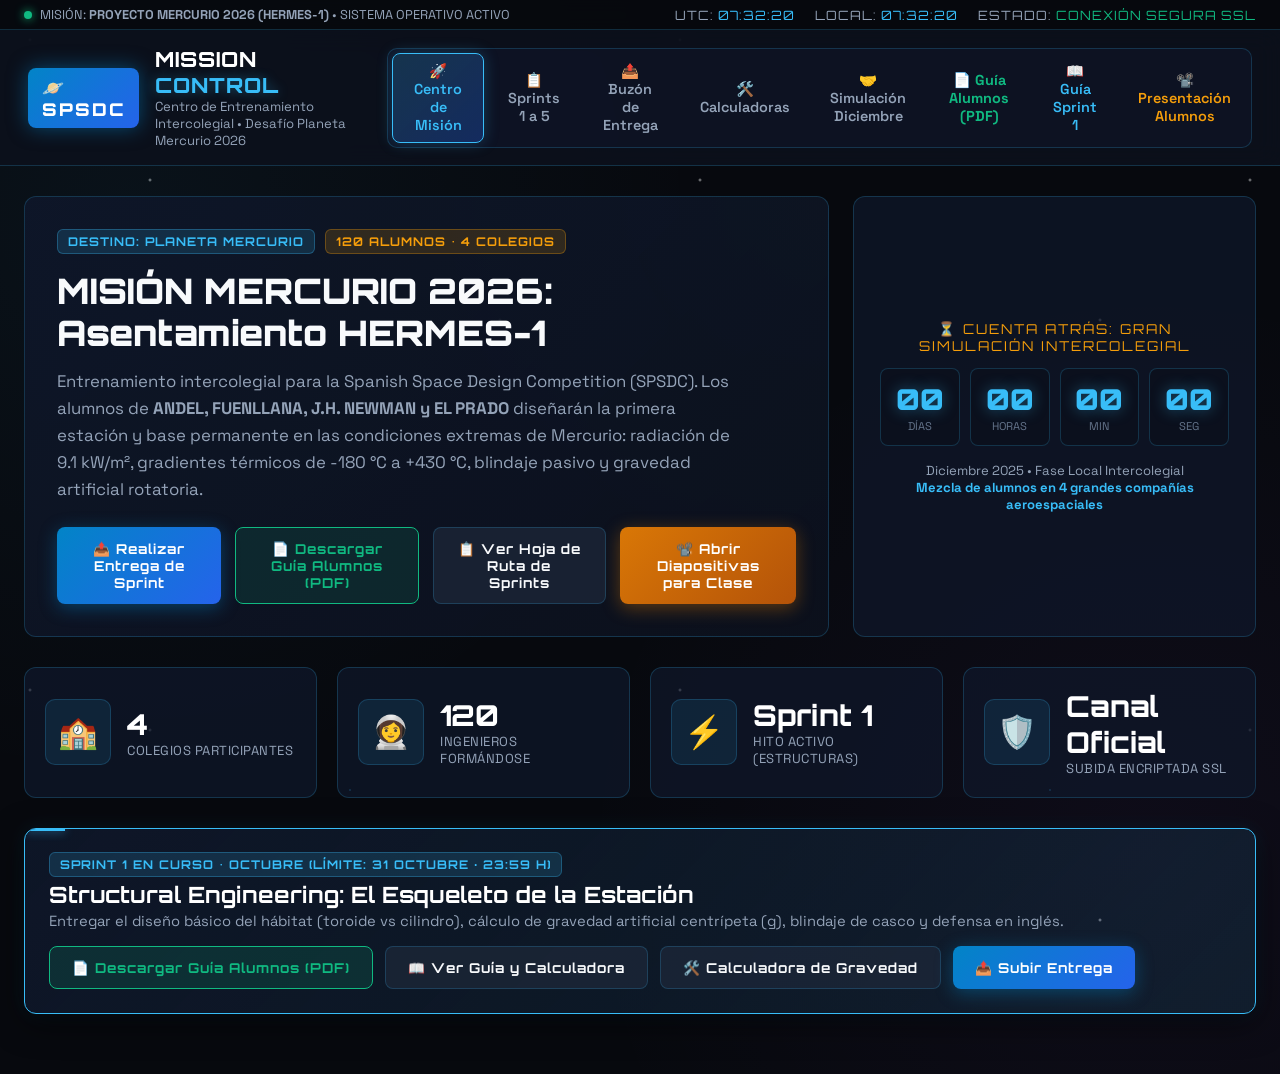
==== commit c990009e: "feat(calculators): add dynamic viability ranges and badges for gravity and ECLSS calculators" ====
--- a/index.html
+++ b/index.html
@@ -475,28 +475,42 @@
           </h3>
 
           <div class="form-group">
-            <div style="display:flex; justify-content:space-between; margin-bottom:4px;">
+            <div style="display:flex; justify-content:space-between; align-items:center; margin-bottom:4px;">
               <label class="form-label" style="margin:0;">Radio del Hábitat (r):</label>
-              <strong style="color:var(--cyan-core);" id="valRadiusDisplay">250 m</strong>
-            </div>
-            <input type="range" id="calcRadius" class="rubric-slider" min="20" max="1000" step="5" value="250">
+              <div style="display:flex; align-items:center; gap:8px;">
+                <span id="valRadiusBadge" class="calc-badge calc-badge-green">🟢 Viable</span>
+                <strong style="color:var(--cyan-core);" id="valRadiusDisplay">250 m</strong>
+              </div>
+            </div>
+            <input type="range" id="calcRadius" class="rubric-slider" min="10" max="1000" step="5" value="250">
+            <div class="slider-margin-guide">
+              <span class="margin-tag danger">🔴 Inviable: r &lt; 15 m (Grad. &gt; 12%) / &lt; 85 m (Fuerza &gt; 3 rpm)</span>
+              <span class="margin-tag success">🟢 Margen Viable: r &ge; 85 m (Óptimo: 200 - 500 m)</span>
+            </div>
           </div>
 
           <div class="form-group">
-            <div style="display:flex; justify-content:space-between; margin-bottom:4px;">
+            <div style="display:flex; justify-content:space-between; align-items:center; margin-bottom:4px;">
               <label class="form-label" style="margin:0;">Velocidad de Giro (rpm):</label>
-              <strong style="color:var(--cyan-core);" id="valRpmDisplay">1.9 rpm</strong>
+              <div style="display:flex; align-items:center; gap:8px;">
+                <span id="valRpmBadge" class="calc-badge calc-badge-green">🟢 Óptimo (&le; 2.0 rpm)</span>
+                <strong style="color:var(--cyan-core);" id="valRpmDisplay">1.9 rpm</strong>
+              </div>
             </div>
             <input type="range" id="calcRpm" class="rubric-slider" min="0.5" max="8.0" step="0.1" value="1.9">
-          </div>
-
-          <div style="display:grid; grid-template-columns:repeat(auto-fit, minmax(140px, 1fr)); gap:12px; margin-top:20px;">
+            <div class="slider-margin-guide">
+              <span class="margin-tag success">🟢 Margen Viable: &le; 2.0 rpm (Óptimo) / 2.0-2.9 rpm (Aclimatación)</span>
+              <span class="margin-tag danger">🔴 Inviable: &ge; 3.0 rpm (Coriolis / Vómitos)</span>
+            </div>
+          </div>
+
+          <div style="display:grid; grid-template-columns:repeat(auto-fit, minmax(140px, 1fr)); gap:12px; margin-top:16px;">
             <div style="background:rgba(12,17,29,0.9); padding:12px; border-radius:8px; border:1px solid var(--border-subtle);">
               <div style="font-size:0.72rem; color:var(--text-muted); text-transform:uppercase;">Aceleración (SI: m/s²):</div>
               <div style="font-family:var(--font-hud); font-size:1.3rem; color:var(--cyan-core); font-weight:800; margin-top:4px;" id="resGravity">
                 9.81 m/s² (1.00 G)
               </div>
-              <div style="font-size:0.7rem; color:var(--text-secondary); margin-top:2px;">RFP: 8.34 a 9.81 m/s²</div>
+              <div style="font-size:0.7rem; color:var(--text-secondary); margin-top:2px;" id="resGravitySub">RFP: 8.34 a 9.81 m/s²</div>
             </div>
             <div style="background:rgba(12,17,29,0.9); padding:12px; border-radius:8px; border:1px solid var(--border-subtle);">
               <div style="font-size:0.72rem; color:var(--text-muted); text-transform:uppercase;">Velocidad Tangencial:</div>
@@ -510,7 +524,7 @@
               <div style="font-family:var(--font-hud); font-size:1.3rem; color:var(--emerald-safe); font-weight:800; margin-top:4px;" id="resGradient">
                 0.72 %
               </div>
-              <div style="font-size:0.7rem; color:var(--text-secondary); margin-top:2px;">Límite RFP: &le; 12%</div>
+              <div style="font-size:0.7rem; color:var(--text-secondary); margin-top:2px;" id="resGradientSub">Límite RFP: &le; 12%</div>
             </div>
           </div>
 
@@ -534,53 +548,87 @@
           </h3>
 
           <div class="form-group">
-            <div style="display:flex; justify-content:space-between; margin-bottom:4px;">
+            <div style="display:flex; justify-content:space-between; align-items:center; margin-bottom:4px;">
               <label class="form-label" style="margin:0;">Población de la Estación:</label>
-              <strong style="color:var(--cyan-core);" id="eclssCrewDisplay">80 astronautas</strong>
+              <div style="display:flex; align-items:center; gap:8px;">
+                <span id="eclssCrewBadge" class="calc-badge calc-badge-green">🟢 Nominal (50 - 150)</span>
+                <strong style="color:var(--cyan-core);" id="eclssCrewDisplay">80 astronautas</strong>
+              </div>
             </div>
             <input type="range" id="eclssCrew" class="rubric-slider" min="10" max="500" step="5" value="80">
+            <div class="slider-margin-guide">
+              <span class="margin-tag danger">🔴 Inviable: &lt; 20 (Abandono técnico) / &gt; 300 (Sobrecarga)</span>
+              <span class="margin-tag success">🟢 Margen Nominal: 50 - 150 tripulantes</span>
+            </div>
           </div>
 
           <div class="form-group">
-            <div style="display:flex; justify-content:space-between; margin-bottom:4px;">
+            <div style="display:flex; justify-content:space-between; align-items:center; margin-bottom:4px;">
               <label class="form-label" style="margin:0;">Días de Operación / Reserva:</label>
-              <strong style="color:var(--cyan-core);" id="eclssDaysDisplay">30 días</strong>
+              <div style="display:flex; align-items:center; gap:8px;">
+                <span id="eclssDaysBadge" class="calc-badge calc-badge-amber">🟡 Mínimo Emergencia</span>
+                <strong style="color:var(--cyan-core);" id="eclssDaysDisplay">30 días</strong>
+              </div>
             </div>
             <input type="range" id="eclssDays" class="rubric-slider" min="5" max="365" step="5" value="30">
+            <div class="slider-margin-guide">
+              <span class="margin-tag danger">🔴 Inviable: &lt; 30 días (Riesgo letal desabastecimiento)</span>
+              <span class="margin-tag success">🟢 Margen Seguro: &ge; 30 días (Óptimo: 60 - 180 d)</span>
+            </div>
           </div>
 
           <div class="form-group">
-            <div style="display:flex; justify-content:space-between; margin-bottom:4px;">
+            <div style="display:flex; justify-content:space-between; align-items:center; margin-bottom:4px;">
               <label class="form-label" style="margin:0;">Tasa de Reciclaje de Agua:</label>
-              <strong style="color:var(--cyan-core);" id="eclssRecycleDisplay">95%</strong>
+              <div style="display:flex; align-items:center; gap:8px;">
+                <span id="eclssRecycleBadge" class="calc-badge calc-badge-green">🟢 Conforme RFP (&ge; 95%)</span>
+                <strong style="color:var(--cyan-core);" id="eclssRecycleDisplay">95%</strong>
+              </div>
             </div>
             <input type="range" id="eclssRecycle" class="rubric-slider" min="50" max="99" step="1" value="95">
-          </div>
-
-          <div style="display:flex; flex-direction:column; gap:12px; margin-top:24px;">
-            <div style="background:rgba(12,17,29,0.9); padding:14px; border-radius:8px; border:1px solid var(--border-subtle); display:flex; justify-content:space-between; align-items:center;">
+            <div class="slider-margin-guide">
+              <span class="margin-tag danger">🔴 Inviable: &lt; 90% (Flete prohibitivo de agua)</span>
+              <span class="margin-tag success">🟢 Margen Viable: &ge; 95% (Mandatorio S4.5)</span>
+            </div>
+          </div>
+
+          <div style="display:flex; flex-direction:column; gap:12px; margin-top:20px;">
+            <div style="background:rgba(12,17,29,0.9); padding:12px 14px; border-radius:8px; border:1px solid var(--border-subtle); display:flex; justify-content:space-between; align-items:center;">
               <div>
                 <strong style="color:#fff;">Oxígeno Neto Necesario:</strong>
                 <div style="font-size:0.8rem; color:var(--text-muted);">0.84 kg O₂ por persona / día</div>
               </div>
-              <div style="font-family:var(--font-hud); font-size:1.3rem; color:var(--cyan-core);" id="resO2">2,016 kg O₂</div>
-            </div>
-
-            <div style="background:rgba(12,17,29,0.9); padding:14px; border-radius:8px; border:1px solid var(--border-subtle); display:flex; justify-content:space-between; align-items:center;">
+              <div style="font-family:var(--font-hud); font-size:1.25rem; color:var(--cyan-core);" id="resO2">2,016 kg O₂</div>
+            </div>
+
+            <div style="background:rgba(12,17,29,0.9); padding:12px 14px; border-radius:8px; border:1px solid var(--border-subtle); display:flex; justify-content:space-between; align-items:center;">
               <div>
                 <strong style="color:#fff;">Agua Total con Reciclaje:</strong>
                 <div style="font-size:0.8rem; color:var(--text-muted);">Consumo bruto 27.5 L / pers / día</div>
               </div>
-              <div style="font-family:var(--font-hud); font-size:1.3rem; color:#34d399;" id="resWater">3,300 L</div>
-            </div>
-
-            <div style="background:rgba(12,17,29,0.9); padding:14px; border-radius:8px; border:1px solid var(--border-subtle); display:flex; justify-content:space-between; align-items:center;">
+              <div style="font-family:var(--font-hud); font-size:1.25rem; color:#34d399;" id="resWater">3,300 L</div>
+            </div>
+
+            <div style="background:rgba(12,17,29,0.9); padding:12px 14px; border-radius:8px; border:1px solid var(--border-subtle); display:flex; justify-content:space-between; align-items:center;">
               <div>
                 <strong style="color:#fff;">Alimentos Deshidratados:</strong>
                 <div style="font-size:0.8rem; color:var(--text-muted);">0.62 kg comida seca / pers / día</div>
               </div>
-              <div style="font-family:var(--font-hud); font-size:1.3rem; color:var(--amber-alert);" id="resFood">1,488 kg</div>
-            </div>
+              <div style="font-family:var(--font-hud); font-size:1.25rem; color:var(--amber-alert);" id="resFood">1,488 kg</div>
+            </div>
+
+            <div style="background:rgba(12,17,29,0.9); padding:12px 14px; border-radius:8px; border:1px solid var(--border-subtle); display:flex; justify-content:space-between; align-items:center;">
+              <div>
+                <strong style="color:#fff;">Masa Total Consumibles de Lanzamiento:</strong>
+                <div style="font-size:0.8rem; color:var(--text-muted);">Suma O₂ + Agua neta + Alimentos secos</div>
+              </div>
+              <div style="font-family:var(--font-hud); font-size:1.25rem; color:var(--cyan-core); font-weight:800;" id="resTotalPayload">6,804 kg (6.8 t)</div>
+            </div>
+          </div>
+
+          <!-- Diagnóstico de Viabilidad Técnica ECLSS -->
+          <div id="eclssViabilityAlert" class="coriolis-indicator coriolis-green">
+            🟢 SISTEMA ECLSS 100% VIABLE (APROBADO POR LA FOUNDATION SOCIETY)
           </div>
         </div>
       </div>
--- a/styles/main.css
+++ b/styles/main.css
@@ -896,32 +896,110 @@
 }
 
 .coriolis-indicator {
-  padding: 12px 18px;
+  padding: 14px 18px;
   border-radius: 8px;
   margin-top: 16px;
-  font-size: 0.9rem;
-  font-weight: 600;
-  display: flex;
-  align-items: center;
-  gap: 12px;
+  font-size: 0.88rem;
+  font-weight: 500;
+  display: flex;
+  flex-direction: column;
+  align-items: stretch;
+  gap: 8px;
+  line-height: 1.45;
 }
 
 .coriolis-green {
-  background: rgba(16, 185, 129, 0.15);
+  background: rgba(16, 185, 129, 0.12);
   border: 1px solid var(--emerald-safe);
   color: #34d399;
 }
 
 .coriolis-amber {
-  background: rgba(245, 158, 11, 0.15);
+  background: rgba(245, 158, 11, 0.12);
   border: 1px solid var(--amber-alert);
   color: #fbbf24;
 }
 
 .coriolis-red {
-  background: rgba(244, 63, 94, 0.15);
+  background: rgba(244, 63, 94, 0.12);
   border: 1px solid var(--rose-danger);
   color: #fb7185;
+}
+
+/* GUIAS DE MARGENES VIABLES/INVIABLES Y BADGES EN CALCULADORAS */
+.slider-margin-guide {
+  display: flex;
+  justify-content: space-between;
+  align-items: center;
+  flex-wrap: wrap;
+  gap: 6px;
+  font-size: 0.72rem;
+  margin-top: 5px;
+  margin-bottom: 2px;
+}
+
+.margin-tag {
+  display: inline-flex;
+  align-items: center;
+  gap: 4px;
+  padding: 2px 7px;
+  border-radius: 4px;
+  font-size: 0.7rem;
+  font-weight: 600;
+  line-height: 1.25;
+}
+
+.margin-tag.danger {
+  background: rgba(244, 63, 94, 0.12);
+  color: #fb7185;
+  border: 1px solid rgba(244, 63, 94, 0.25);
+}
+
+.margin-tag.warning {
+  background: rgba(245, 158, 11, 0.12);
+  color: #fbbf24;
+  border: 1px solid rgba(245, 158, 11, 0.25);
+}
+
+.margin-tag.success {
+  background: rgba(16, 185, 129, 0.12);
+  color: #34d399;
+  border: 1px solid rgba(16, 185, 129, 0.25);
+}
+
+.calc-badge {
+  display: inline-flex;
+  align-items: center;
+  padding: 2px 8px;
+  border-radius: 10px;
+  font-size: 0.72rem;
+  font-weight: 700;
+  letter-spacing: 0.2px;
+  transition: all 0.2s ease;
+}
+
+.calc-badge-green {
+  background: rgba(16, 185, 129, 0.18);
+  color: #34d399;
+  border: 1px solid var(--emerald-safe);
+}
+
+.calc-badge-amber {
+  background: rgba(245, 158, 11, 0.18);
+  color: #fbbf24;
+  border: 1px solid var(--amber-alert);
+}
+
+.calc-badge-red {
+  background: rgba(244, 63, 94, 0.2);
+  color: #fb7185;
+  border: 1px solid var(--rose-danger);
+  animation: pulseDanger 1.8s infinite ease-in-out;
+}
+
+@keyframes pulseDanger {
+  0%, 100% { transform: scale(1); opacity: 1; }
+  50% { transform: scale(1.02); opacity: 0.85; }
 }
 
 /* MISSION CLOCK FULLSCREEN (DICIEMBRE) */
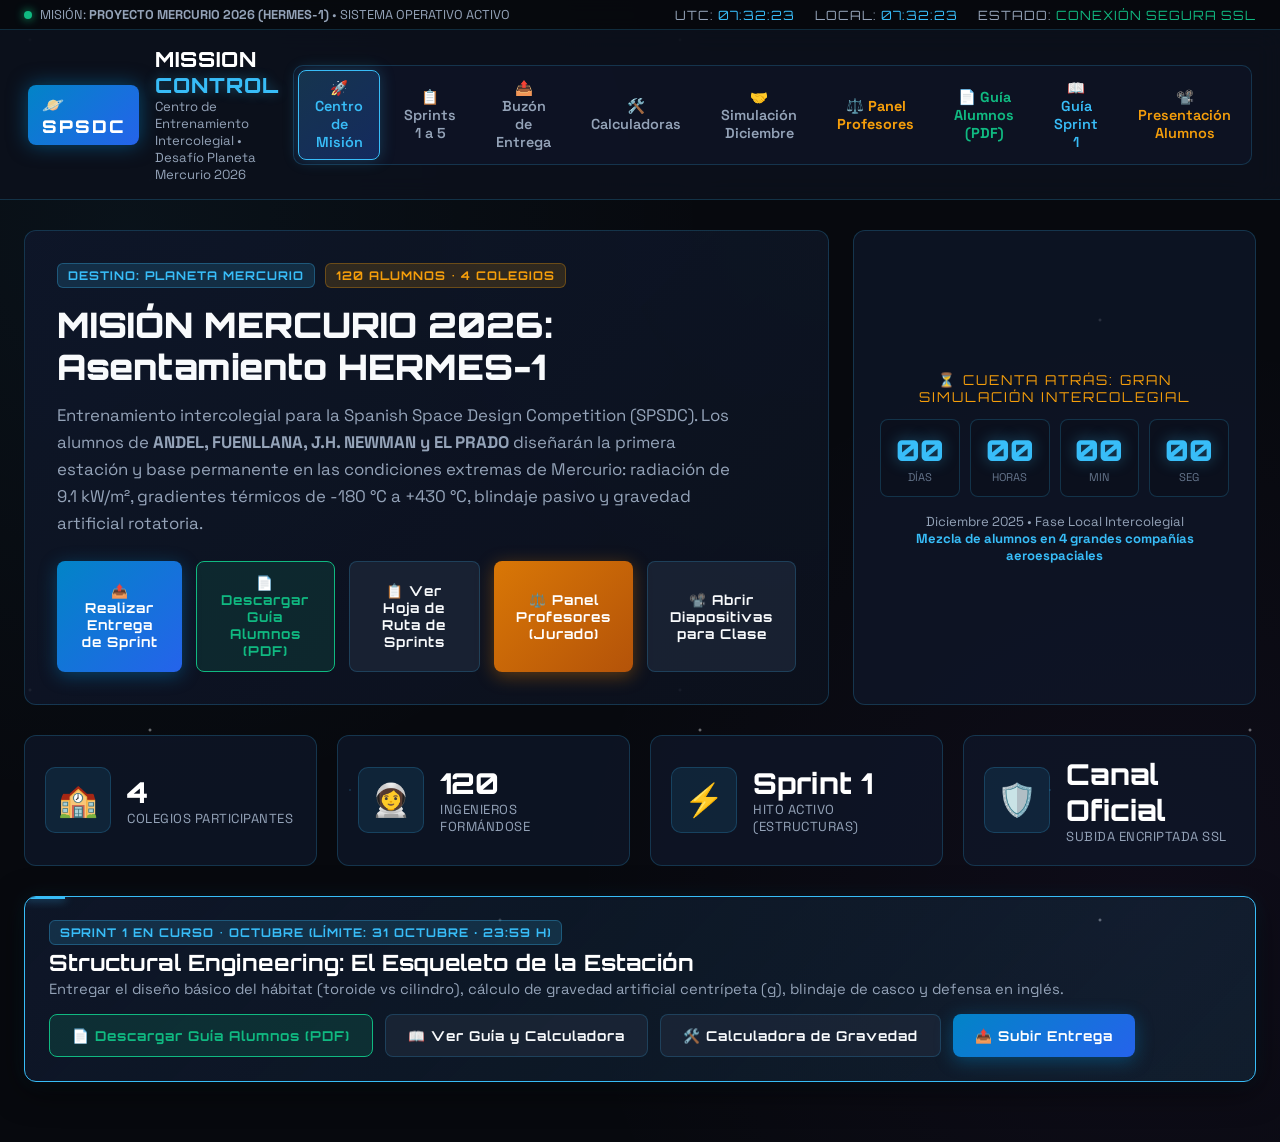
==== commit cdd996e6: "fix(nav): restore Panel Profesores (Jurado) in main navigation and dashboard" ====
--- a/index.html
+++ b/index.html
@@ -50,6 +50,7 @@
       <button class="nav-tab" data-view="submissions">📤 Buzón de Entrega</button>
       <button class="nav-tab" data-view="calculators">🛠️ Calculadoras</button>
       <button class="nav-tab" data-view="december">🤝 Simulación Diciembre</button>
+      <button class="nav-tab" data-view="jury" style="color:var(--amber-alert); font-weight:700; border-color:var(--amber-alert);">⚖️ Panel Profesores</button>
       <button class="nav-tab" style="color:var(--emerald-safe); font-weight:700; border-color:var(--emerald-safe);" onclick="window.open('GUIA_FACIL_SPRINT_01_ALUMNOS.pdf', '_blank')">📄 Guía Alumnos (PDF)</button>
       <button class="nav-tab" style="color:var(--cyan-core);" onclick="window.open('GUIA_ESTUDIANTE_SPRINT_01.html', '_blank')">📖 Guía Sprint 1</button>
       <button class="nav-tab" style="color:var(--amber-alert);" onclick="window.open('Presentacion_Lanzamiento_Operacion_Orbita.html', '_blank')">📽️ Presentación Alumnos</button>
@@ -83,7 +84,10 @@
             <button class="btn-hud btn-hud-secondary" onclick="navigateTo('sprints')">
               📋 Ver Hoja de Ruta de Sprints
             </button>
-            <button class="btn-hud btn-hud-amber" onclick="window.open('Presentacion_Lanzamiento_Operacion_Orbita.html', '_blank')">
+            <button class="btn-hud btn-hud-amber" onclick="navigateTo('jury')">
+              ⚖️ Panel Profesores (Jurado)
+            </button>
+            <button class="btn-hud btn-hud-secondary" onclick="window.open('Presentacion_Lanzamiento_Operacion_Orbita.html', '_blank')">
               📽️ Abrir Diapositivas para Clase
             </button>
           </div>
@@ -745,7 +749,7 @@
           Introduce el PIN de evaluación para acceder al panel de corrección, rúbricas y ranking intercolegial.
         </p>
         <div class="form-group">
-          <input type="password" id="juryPinInput" class="form-control" style="text-align:center; font-family:var(--font-hud); font-size:1.3rem; letter-spacing:4px;" placeholder="Introduce el PIN de acceso">
+          <input type="password" id="juryPinInput" class="form-control" style="text-align:center; font-family:var(--font-hud); font-size:1.3rem; letter-spacing:4px;" placeholder="Introduce el PIN de acceso" onkeyup="if(event.key==='Enter') unlockJury()">
         </div>
         <button class="btn-hud btn-hud-primary" style="width:100%; justify-content:center;" onclick="unlockJury()">
           🔓 Desbloquear Panel del Jurado
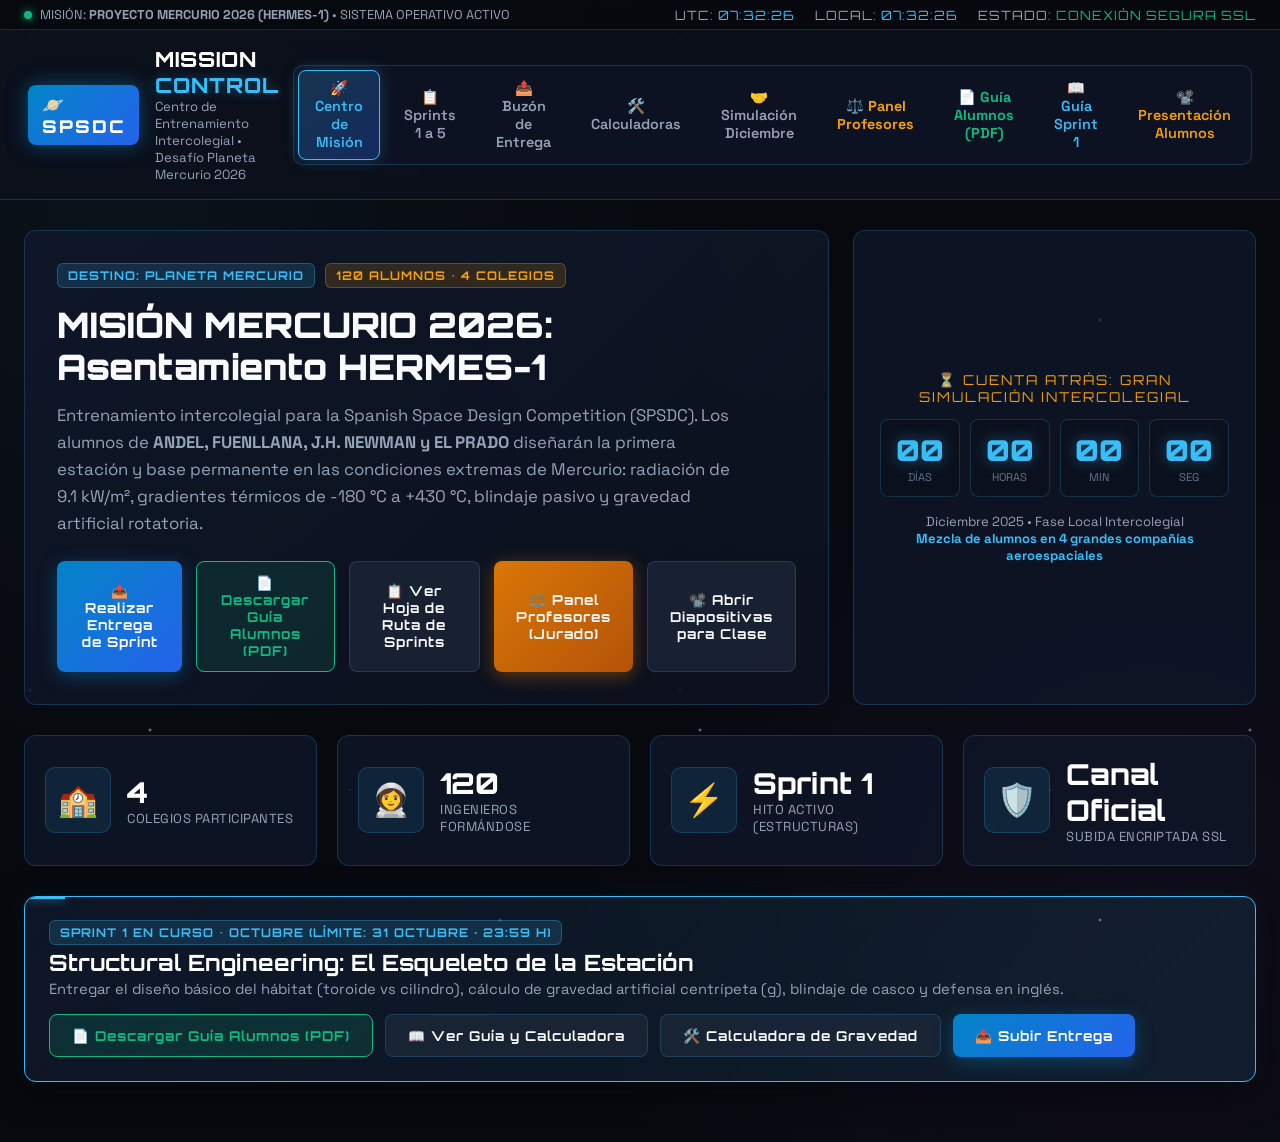
==== commit 96340b31: "feat(census): permanent student persistence, clear test data, edit modal, and multi-teacher sync" ====
--- a/index.html
+++ b/index.html
@@ -961,7 +961,32 @@
             </div>
           </div>
 
-          <!-- Filtros del Censo -->
+          <!-- PANEL DE SINCRONIZACIÓN ENTRE PROFESORES Y COPIAS DE SEGURIDAD -->
+          <div class="hud-panel" style="margin-bottom:20px; border-left: 4px solid var(--cyan-core); background: rgba(6,182,212,0.06);">
+            <div style="display:flex; justify-content:space-between; align-items:center; flex-wrap:wrap; gap:14px;">
+              <div>
+                <strong style="color:var(--cyan-core); font-size:0.95rem; display:flex; align-items:center; gap:6px;">
+                  🔄 SINCRONIZACIÓN ENTRE PROFESORES Y PERSISTENCIA
+                </strong>
+                <div style="font-size:0.83rem; color:var(--text-secondary); margin-top:3px;" id="censusStatusSummary">
+                  Censo Oficial: 12 alumnos de prueba • <span style="color:var(--emerald-safe); font-weight:700;">💾 Guardado en este navegador</span>
+                </div>
+              </div>
+              <div style="display:flex; gap:8px; flex-wrap:wrap;">
+                <button type="button" class="btn-hud btn-hud-primary" style="font-size:0.8rem; padding:6px 12px;" onclick="copyCensusShareCode()">
+                  📋 Copiar Código para el otro Profesor
+                </button>
+                <button type="button" class="btn-hud btn-hud-secondary" style="font-size:0.8rem; padding:6px 12px;" onclick="pasteCensusShareCode()">
+                  📥 Pegar Código del otro Profesor
+                </button>
+                <button type="button" class="btn-hud btn-hud-secondary" style="font-size:0.8rem; padding:6px 12px;" onclick="downloadStudentsDataJson()">
+                  💾 Descargar 'students_data.json'
+                </button>
+              </div>
+            </div>
+          </div>
+
+          <!-- Filtros y Acciones del Censo -->
           <div class="hud-panel" style="margin-bottom:20px; display:flex; justify-content:space-between; align-items:center; flex-wrap:wrap; gap:14px;">
             <div style="display:flex; gap:12px; align-items:center; flex-wrap:wrap;">
               <div style="font-family:var(--font-hud); font-size:0.85rem; color:var(--text-secondary);">FILTRAR CENSO:</div>
@@ -978,11 +1003,23 @@
                 <option value="1º Bachillerato">1º Bachillerato</option>
                 <option value="2º Bachillerato">2º Bachillerato</option>
               </select>
-              <input type="text" id="searchStudentQuery" class="form-control" style="width:190px;" placeholder="Buscar nombre o clave..." oninput="renderRegisteredStudentsTable()">
-            </div>
-            <button class="btn-hud btn-hud-secondary" onclick="exportStudentsToCSV()">
-              📥 Exportar Claves a CSV
-            </button>
+              <input type="text" id="searchStudentQuery" class="form-control" style="width:180px;" placeholder="Buscar nombre o clave..." oninput="renderRegisteredStudentsTable()">
+            </div>
+            <div style="display:flex; gap:8px; flex-wrap:wrap;">
+              <button class="btn-hud btn-hud-secondary" style="font-size:0.8rem;" onclick="exportStudentsToCSV()">
+                📥 CSV
+              </button>
+              <button class="btn-hud btn-hud-secondary" style="font-size:0.8rem;" onclick="exportStudentsToJSON()">
+                📥 Exportar JSON
+              </button>
+              <button class="btn-hud btn-hud-secondary" style="font-size:0.8rem;" onclick="triggerImportStudentsJSON()">
+                📤 Importar JSON
+              </button>
+              <input type="file" id="importStudentsFileInput" style="display:none;" accept=".json" onchange="handleImportStudentsFile(event)">
+              <button class="btn-hud btn-hud-secondary" style="font-size:0.8rem; color:#f87171; border-color:rgba(244,63,94,0.4);" onclick="clearAllTestStudents()">
+                🗑️ Borrar Alumnos de Prueba
+              </button>
+            </div>
           </div>
 
           <!-- Tabla del censo oficial -->
@@ -1155,7 +1192,66 @@
     </div>
   </div>
 
+  <!-- MODAL PARA EDITAR ALUMNO REGISTRADO -->
+  <div class="modal-overlay" id="editStudentModal">
+    <div class="modal-content" style="max-width: 520px; padding: 24px;">
+      <div style="display:flex; justify-content:space-between; align-items:flex-start; margin-bottom:16px;">
+        <div>
+          <span class="section-tag">EDICIÓN DE INGENIERO PARTICIPANTE</span>
+          <h3 style="font-family:var(--font-hud); font-size:1.25rem; color:#fff; margin-top:4px;">
+            ✏️ Editar Perfil de Alumno
+          </h3>
+        </div>
+        <button onclick="closeEditStudentModal()" class="btn-hud btn-hud-secondary" style="padding:4px 10px;">✕</button>
+      </div>
+
+      <input type="hidden" id="editStudentOriginalKey">
+
+      <div class="form-row-2">
+        <div class="form-group">
+          <label class="form-label" for="editStudentFirstName">Nombre *</label>
+          <input type="text" id="editStudentFirstName" class="form-control" required>
+        </div>
+        <div class="form-group">
+          <label class="form-label" for="editStudentLastName">Apellidos *</label>
+          <input type="text" id="editStudentLastName" class="form-control" required>
+        </div>
+      </div>
+
+      <div class="form-row-2">
+        <div class="form-group">
+          <label class="form-label" for="editStudentSchool">Colegio</label>
+          <select id="editStudentSchool" class="form-control">
+            <option value="col1">ANDEL</option>
+            <option value="col2">FUENLLANA</option>
+            <option value="col3">J.H. NEWMAN</option>
+            <option value="col4">EL PRADO</option>
+          </select>
+        </div>
+        <div class="form-group">
+          <label class="form-label" for="editStudentGrade">Curso</label>
+          <select id="editStudentGrade" class="form-control">
+            <option value="4º ESO">4º ESO</option>
+            <option value="1º Bachillerato">1º Bachillerato</option>
+            <option value="2º Bachillerato">2º Bachillerato</option>
+          </select>
+        </div>
+      </div>
+
+      <div class="form-group">
+        <label class="form-label" for="editStudentKey">Clave / Contraseña de Acceso *</label>
+        <input type="text" id="editStudentKey" class="form-control" style="font-family:var(--font-hud); letter-spacing:1px; text-transform:uppercase;" required>
+        <div style="font-size:0.75rem; color:var(--text-muted); margin-top:4px;">Esta es la clave única con la que el alumno iniciará sesión en el Buzón y los Sprints.</div>
+      </div>
+
+      <div style="display:flex; justify-content:flex-end; gap:10px; margin-top:20px;">
+        <button type="button" class="btn-hud btn-hud-secondary" onclick="closeEditStudentModal()">Cancelar</button>
+        <button type="button" class="btn-hud btn-hud-primary" onclick="saveEditedStudent()">💾 Guardar Cambios</button>
+      </div>
+    </div>
+  </div>
+
   <!-- Script principal -->
-  <script src="app.js?v=3"></script>
+  <script src="app.js?v=4"></script>
 </body>
 </html>
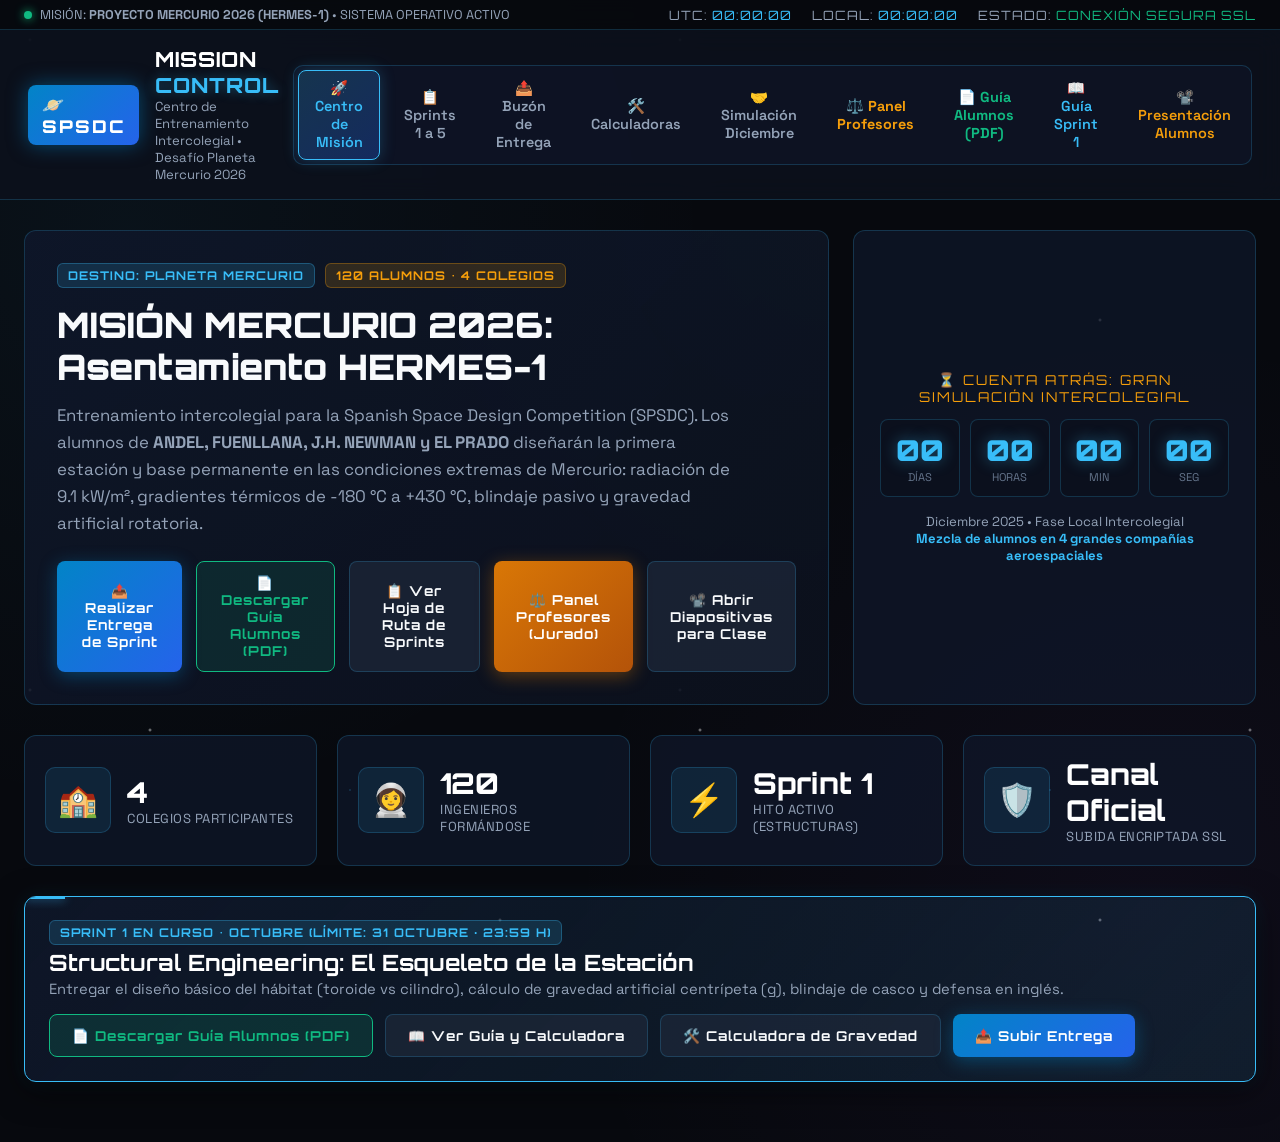
==== commit 620c8261: "fix(census): eradicate test dummy students fallback and guarantee permanent persistent storage" ====
--- a/index.html
+++ b/index.html
@@ -1252,6 +1252,6 @@
   </div>
 
   <!-- Script principal -->
-  <script src="app.js?v=4"></script>
+  <script src="app.js?v=6"></script>
 </body>
 </html>
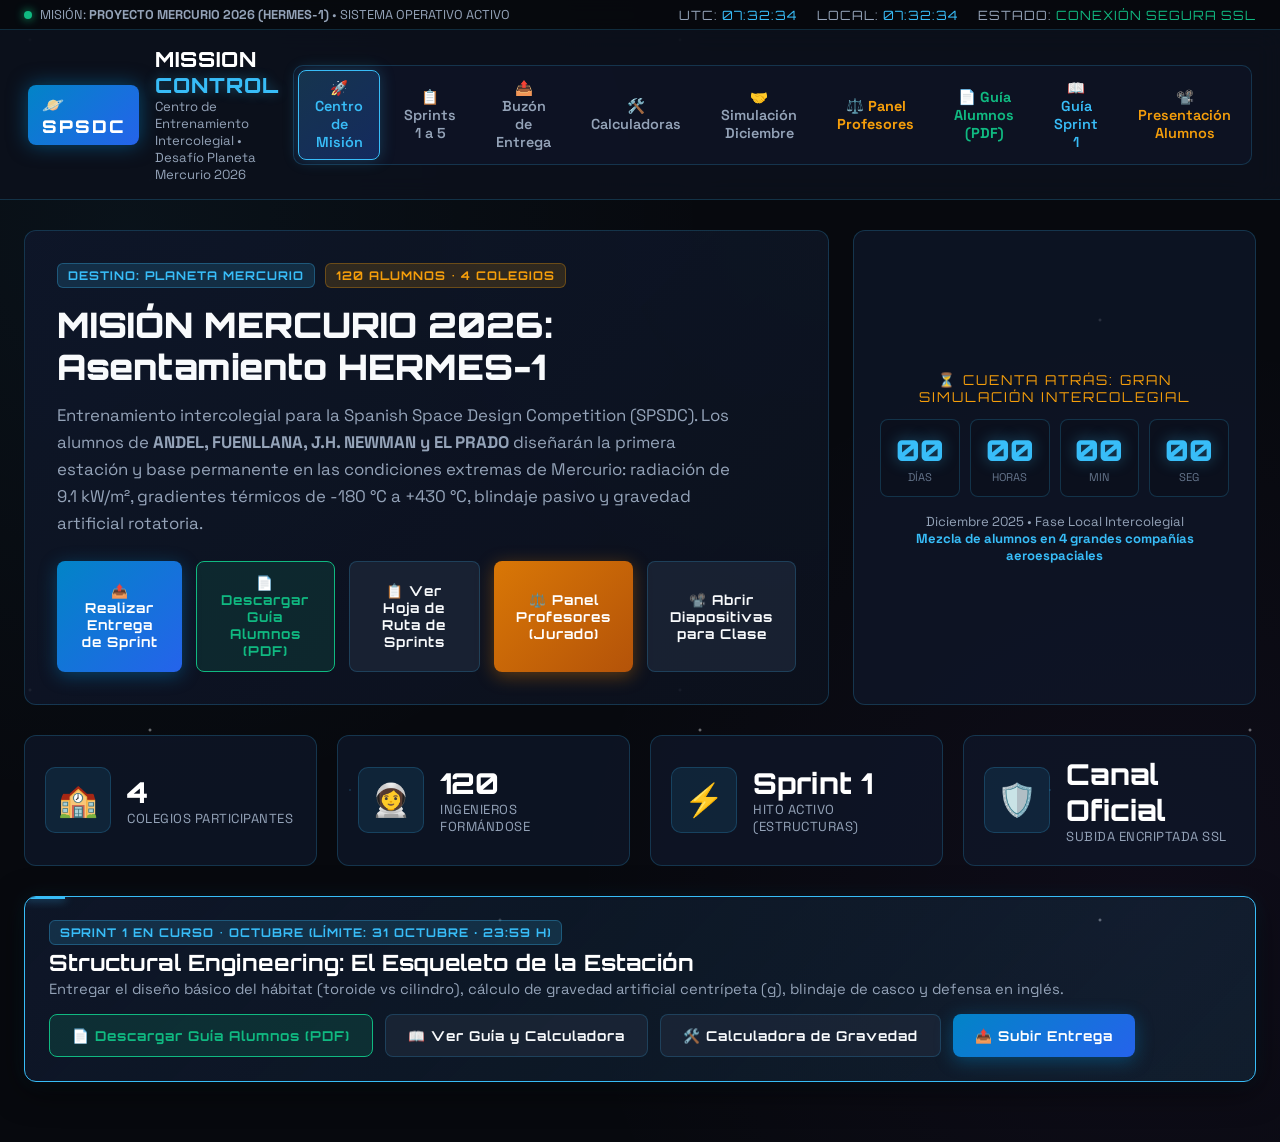
==== commit 1e37919c: "fix(syntax): remove duplicate block in app.js and bump version to v7" ====
--- a/index.html
+++ b/index.html
@@ -1252,6 +1252,6 @@
   </div>
 
   <!-- Script principal -->
-  <script src="app.js?v=6"></script>
+  <script src="app.js?v=7"></script>
 </body>
 </html>
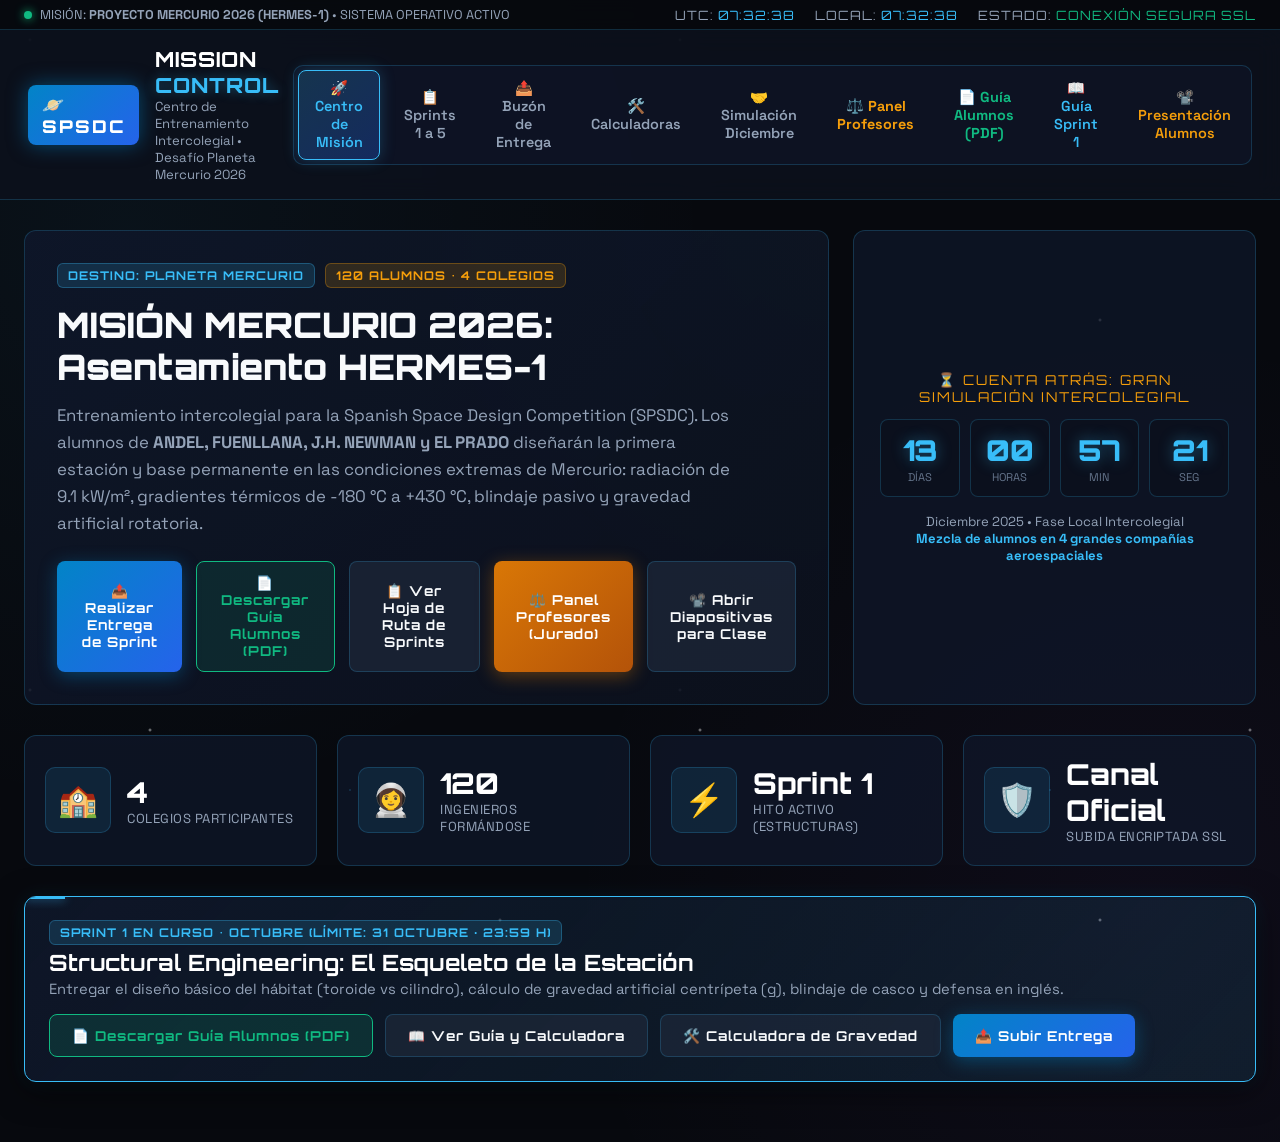
==== commit 298f00f6: "feat(census): add robust modal sync, line-break-safe decoder, and cloud census button" ====
--- a/index.html
+++ b/index.html
@@ -976,8 +976,11 @@
                 <button type="button" class="btn-hud btn-hud-primary" style="font-size:0.8rem; padding:6px 12px;" onclick="copyCensusShareCode()">
                   📋 Copiar Código para el otro Profesor
                 </button>
-                <button type="button" class="btn-hud btn-hud-secondary" style="font-size:0.8rem; padding:6px 12px;" onclick="pasteCensusShareCode()">
+                <button type="button" class="btn-hud btn-hud-secondary" style="font-size:0.8rem; padding:6px 12px;" onclick="openPasteCensusModal()">
                   📥 Pegar Código del otro Profesor
+                </button>
+                <button type="button" class="btn-hud btn-hud-secondary" style="font-size:0.8rem; padding:6px 12px;" onclick="fetchOfficialCensusFromGithub()">
+                  ☁️ Cargar Censo Oficial Web
                 </button>
                 <button type="button" class="btn-hud btn-hud-secondary" style="font-size:0.8rem; padding:6px 12px;" onclick="downloadStudentsDataJson()">
                   💾 Descargar 'students_data.json'
@@ -1251,7 +1254,35 @@
     </div>
   </div>
 
+  <!-- MODAL PARA SINCRONIZAR CENSO ENTRE PROFESORES -->
+  <div class="modal-overlay" id="syncCensusModal" style="display:none;">
+    <div class="modal-content" style="max-width: 580px; padding: 24px;">
+      <div style="display:flex; justify-content:space-between; align-items:flex-start; margin-bottom:14px;">
+        <div>
+          <span class="section-tag">SINCRONIZACIÓN ENTRE PROFESORES</span>
+          <h3 style="font-family:var(--font-hud); font-size:1.25rem; color:#fff; margin-top:4px;" id="syncCensusModalTitle">
+            🔄 Sincronizar Censo de Alumnos
+          </h3>
+        </div>
+        <button onclick="closeSyncCensusModal()" class="btn-hud btn-hud-secondary" style="padding:4px 10px;">✕</button>
+      </div>
+
+      <p style="font-size:0.85rem; color:var(--text-secondary); margin-bottom:12px;" id="syncCensusModalDesc">
+        Pega a continuación el código que te ha enviado el otro profesor (por WhatsApp o Teams) o el contenido del archivo JSON:
+      </p>
+
+      <div class="form-group">
+        <textarea id="syncCensusTextarea" class="form-control" rows="7" style="font-family:monospace; font-size:0.8rem; word-break:break-all;" placeholder="Pega aquí el código..."></textarea>
+      </div>
+
+      <div style="display:flex; justify-content:flex-end; gap:10px; margin-top:16px;">
+        <button type="button" class="btn-hud btn-hud-secondary" onclick="closeSyncCensusModal()">Cerrar</button>
+        <button type="button" class="btn-hud btn-hud-primary" id="btnApplySyncCensus" onclick="applySyncCensusFromModal()">📥 Cargar y Guardar Censo</button>
+      </div>
+    </div>
+  </div>
+
   <!-- Script principal -->
-  <script src="app.js?v=7"></script>
+  <script src="app.js?v=8"></script>
 </body>
 </html>
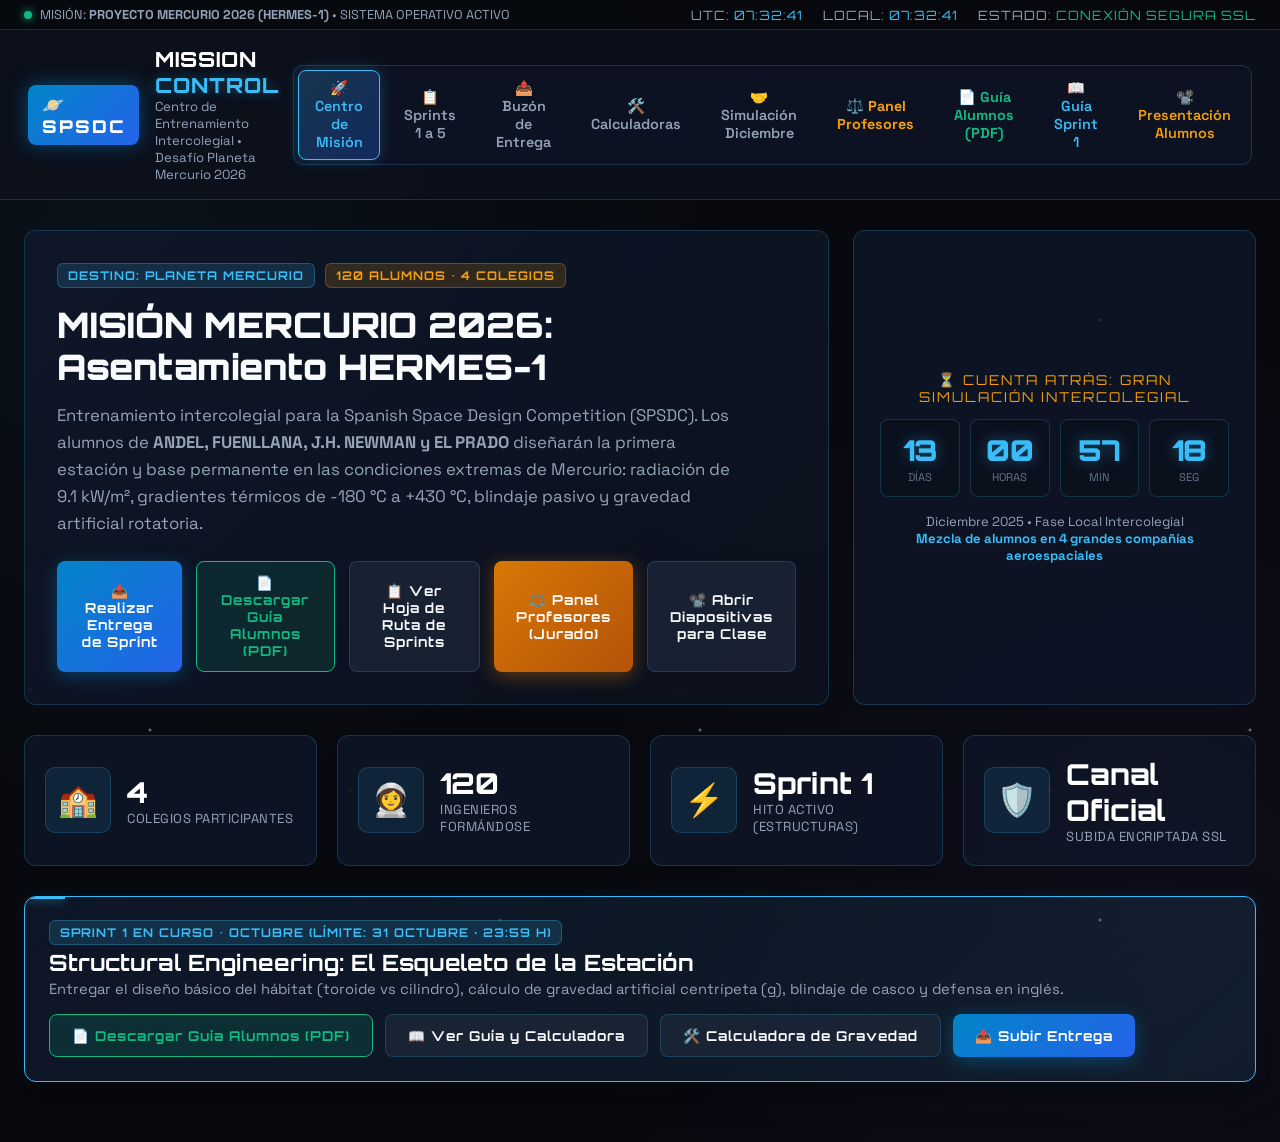
==== commit c1143fd3: "feat(drive-sync): add live 2-way Google Drive synchronization and auto-sync on change" ====
--- a/index.html
+++ b/index.html
@@ -973,17 +973,20 @@
                 </div>
               </div>
               <div style="display:flex; gap:8px; flex-wrap:wrap;">
+                <button type="button" class="btn-hud btn-hud-primary" style="font-size:0.8rem; padding:6px 12px; background:linear-gradient(135deg, #10b981, #059669); border-color:#34d399;" onclick="syncCensusWithGoogleDrive(false, true)">
+                  ☁️ Sincronizar Google Drive
+                </button>
                 <button type="button" class="btn-hud btn-hud-primary" style="font-size:0.8rem; padding:6px 12px;" onclick="copyCensusShareCode()">
-                  📋 Copiar Código para el otro Profesor
+                  📋 Copiar Código
                 </button>
                 <button type="button" class="btn-hud btn-hud-secondary" style="font-size:0.8rem; padding:6px 12px;" onclick="openPasteCensusModal()">
-                  📥 Pegar Código del otro Profesor
+                  📥 Pegar Código
                 </button>
                 <button type="button" class="btn-hud btn-hud-secondary" style="font-size:0.8rem; padding:6px 12px;" onclick="fetchOfficialCensusFromGithub()">
-                  ☁️ Cargar Censo Oficial Web
+                  🌐 Recargar Censo Web
                 </button>
                 <button type="button" class="btn-hud btn-hud-secondary" style="font-size:0.8rem; padding:6px 12px;" onclick="downloadStudentsDataJson()">
-                  💾 Descargar 'students_data.json'
+                  💾 Descargar JSON
                 </button>
               </div>
             </div>
@@ -1283,6 +1286,6 @@
   </div>
 
   <!-- Script principal -->
-  <script src="app.js?v=8"></script>
+  <script src="app.js?v=9"></script>
 </body>
 </html>
